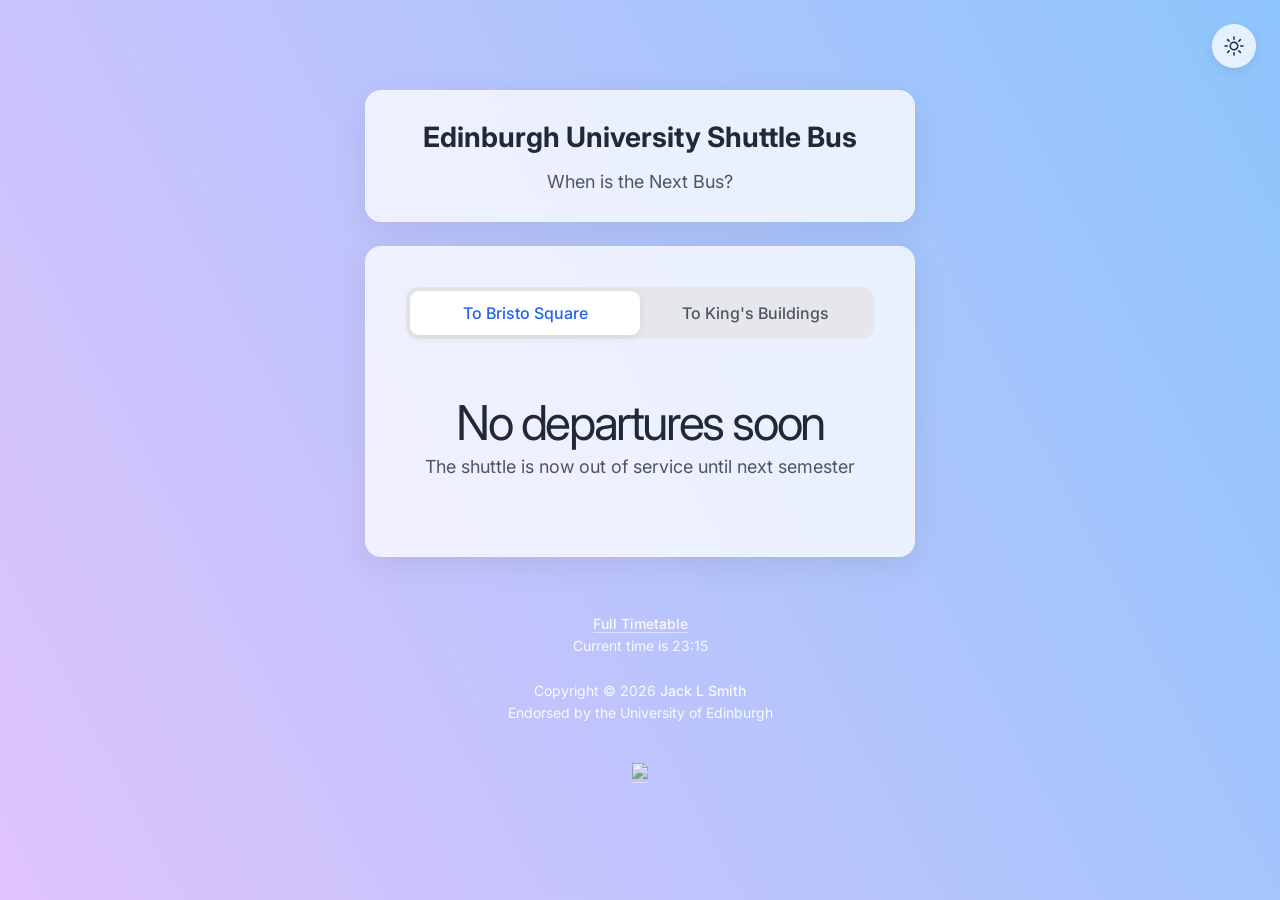
==== index.html @ b0098a04 "Dark mode toggle fix" ====
<!DOCTYPE html>
<html lang="en">

<head>
    <meta charset="UTF-8">
    <meta name="description"
        content="A live countdown until the next departure time of the University of Edinburgh's Shuttle Bus Service to and from both King's Buildings and Bristo Square.">
    <meta name="keywords"
        content="Edinburgh University Shuttle Bus, Edinburgh Shuttle, Edinburgh Shuttle Bus, Shuttle Bus Timetable, Edinburgh Shuttle Timetable, Edinburgh Uni Shuttle, King's Building Shuttle">
    <meta name="author" content="Jack L Smith">
    <link rel="icon" href="fav.ico" type="image/x-icon"> <!-- Favicon -->
    <link rel="icon" href="fav.png" type="image/png"> <!-- PNG -->
    <link rel="apple-touch-icon" href="fav.png">
    <meta name="theme-color" content="#8ec5fc">
    <link rel="canonical" href="https://jack6228.github.io/Next-Shuttle-Bus/">
    <meta name="apple-mobile-web-app-capable" content="yes">
    <meta name="apple-mobile-web-app-status-bar-style" content="default">
    <meta name="viewport" content="width=device-width, initial-scale=1.0">
    <meta name="google-site-verification" content="4o7tYkwMpDXRf1oA-fG8WzihH23llmTK_73tNOCM35s" />
    <title>When is the Next Shuttle?</title>

    <script>
        // This script runs first to prevent a flash of the wrong theme.
        // It checks for a saved theme in localStorage and applies it.
        (function () {
            const theme = localStorage.getItem('theme');
            if (theme === 'dark') {
                document.documentElement.classList.add('dark');
            }
        })();
    </script>

    <style>
        @import url('https://fonts.googleapis.com/css2?family=Inter:wght@400;500;700&display=swap');

        /* --- THEME VARIABLES --- */
        :root {
            --bg-gradient-start: #e0c3fc;
            --bg-gradient-end: #8ec5fc;
            --card-bg: rgba(255, 255, 255, 0.75);
            --button-group-bg: #e5e7eb;
            --button-active-bg: #ffffff;
            --button-hover-bg: rgba(255, 255, 255, 0.5);
            --text-primary: #1f2937;
            --text-secondary: #4b5563;
            --accent-color: #3b82f6;
            --accent-color-dark: #2563eb;
            --shadow-color: rgba(0, 0, 0, 0.08);
            --card-border: rgba(255, 255, 255, 0.2);
            --footer-text: rgba(255, 255, 255, 0.9);
            --footer-link-border: rgba(255, 255, 255, 0.5);
            --footer-link-hover: #ffffff;
            --popup-bg-light: #fff;
            --popup-text-light: #1f2937;
            --popup-link-light: #2563eb;
            --popup-bg-dark: #1f2937;
            --popup-text-dark: #f9fafb;
            --popup-link-dark: #60a5fa;
        }

        html.dark {
            --bg-gradient-start: #24243e;
            --bg-gradient-end: #1b1458;
            --card-bg: rgba(30, 30, 45, 0.75);
            --button-group-bg: #1e293b;
            --button-active-bg: #3b82f6;
            --button-hover-bg: rgba(51, 65, 85, 1);
            --text-primary: #f8fafc;
            --text-secondary: #94a3b8;
            --accent-color: #60a5fa;
            --accent-color-dark: #ffffff;
            --shadow-color: rgba(0, 0, 0, 0.2);
            --card-border: rgba(255, 255, 255, 0.1);
            --footer-text: rgba(226, 232, 240, 0.8);
            --footer-link-border: rgba(226, 232, 240, 0.4);
            --footer-link-hover: #ffffff;
            --popup-bg: var(--popup-bg-light);
            --popup-text: var(--popup-text-light);
            --popup-link: var(--popup-link-light);
        }

        /* --- BASE STYLES --- */
        * {
            margin: 0;
            padding: 0;
            box-sizing: border-box;
        }

        html {
            -webkit-font-smoothing: antialiased;
            -moz-osx-font-smoothing: grayscale;
        }

        body {
            font-family: 'Inter', -apple-system, BlinkMacSystemFont, "Segoe UI", Roboto, Helvetica, Arial, sans-serif;
            color: var(--text-primary);
            background-color: var(--bg-gradient-end);
            background-image: linear-gradient(62deg, var(--bg-gradient-start) 0%, var(--bg-gradient-end) 100%);
            display: flex;
            flex-direction: column;
            align-items: center;
            justify-content: center;
            min-height: 100vh;
            padding: 1.5rem;
            line-height: 1.6;
            transition: background-color 0.3s ease, color 0.3s ease;
        }

        /* --- THEME TOGGLE BUTTON --- */
        #theme-toggle {
            position: absolute;
            top: 1.5rem;
            right: 1.5rem;
            background: var(--card-bg);
            border: 1px solid var(--card-border);
            border-radius: 50%;
            width: 44px;
            height: 44px;
            display: flex;
            align-items: center;
            justify-content: center;
            cursor: pointer;
            box-shadow: 0 4px 12px var(--shadow-color);
            transition: all 0.3s ease;
            -webkit-tap-highlight-color: transparent;
            z-index: 10000;
        }

        #theme-toggle:hover {
            transform: scale(1.1);
        }

        #theme-toggle svg {
            width: 24px;
            height: 24px;
            color: var(--text-primary);
            transition: color 0.3s ease;
        }

        #theme-toggle-dark-icon {
            display: none;
        }

        html.dark #theme-toggle-light-icon {
            display: none;
        }

        html.dark #theme-toggle-dark-icon {
            display: block;
        }


        /* --- MAIN CONTENT STYLES --- */
        .container {
            background: var(--card-bg);
            backdrop-filter: blur(12px);
            -webkit-backdrop-filter: blur(12px);
            border: 1px solid var(--card-border);
            padding: 2rem;
            border-radius: 16px;
            box-shadow: 0 8px 32px 0 var(--shadow-color);
            width: 100%;
            max-width: 550px;
            text-align: center;
            transition: background-color 0.3s ease, border-color 0.3s ease;
        }

        .container:first-of-type {
            margin-bottom: 1.5rem;
            padding: 1.5rem;
        }

        .container:nth-of-type(2) {
            padding: 2.5rem;
        }

        h1 {
            font-size: 1.75rem;
            font-weight: 700;
            margin-bottom: 0.5rem;
            color: var(--text-primary);
        }

        h2 {
            font-size: 1.125rem;
            font-weight: 400;
            color: var(--text-secondary);
        }

        .button-group {
            display: flex;
            background-color: var(--button-group-bg);
            border-radius: 12px;
            padding: 4px;
            margin-bottom: 2rem;
            transition: background-color 0.3s ease;
        }

        .button-group button {
            font-family: 'Inter', sans-serif;
            font-size: 1rem;
            font-weight: 500;
            padding: 0.75rem 1rem;
            /* margin-left: 0.5rem; */
            /* margin-right: 0.1rem; */
            border: none;
            border-radius: 9px;
            cursor: pointer;
            background-color: transparent;
            color: var(--text-secondary);
            width: 50%;
            flex-grow: 1;
            transition: all 0.3s ease;
            -webkit-tap-highlight-color: transparent;
        }

        .button-group button.active {
            background-color: var(--button-active-bg);
            color: var(--accent-color-dark);
            box-shadow: 0 2px 10px rgba(0, 0, 0, 0.07);
        }

        .button-group button:not(.active):hover {
            background-color: var(--button-hover-bg);
            color: var(--text-primary);
        }

        .time-display {
            /* margin-top: 20px; */
            transition: color 0.3s ease;
        }

        #timeDisplayTop {
            font-size: 1rem;
            color: var(--text-secondary);
            margin-bottom: 0.5rem;
        }

        #timeDisplayMiddle {
            font-size: 3rem;
            font-weight: 700;
            color: var(--text-primary);
            letter-spacing: -0.05em;
            line-height: 1.1;
        }

        #timeDisplayBottom {
            font-size: 1.125rem;
            color: var(--text-secondary);
            margin-top: 0.25rem;
        }

        #timeDisplayUnderneath,
        #timeDisplayUnderUnder {
            font-size: 0.9rem;
            color: var(--text-secondary);
            margin-top: 0.5rem;
            line-height: 1.4;
        }

        #timeDisplayUnderneath {
            margin-top: 2rem;
        }

        hr#next-bus-styling2,
        br#next-bus-styling1 {
            display: none;
        }

        /* --- FOOTER STYLES --- */
        .footer {
            position: relative;
            font-size: 0.875rem;
            color: var(--footer-text);
            width: 100%;
            max-width: 500px;
            text-align: center;
            padding: 1.5rem 0;
            margin-top: 2rem;
        }

        .footer a {
            color: var(--footer-text);
            font-weight: 500;
            text-decoration: none;
            transition: all 0.3s ease;
            border-bottom: 1px solid var(--footer-link-border);
        }

        .footer a.link-hidden {
            border-bottom: none;
        }

        .footer a:hover {
            color: var(--footer-link-hover);
            border-bottom-color: var(--footer-link-hover);
        }

        .footer img {
            margin-top: 1rem;
            opacity: 0.8;
            transition: opacity 0.3s ease;
        }

        .footer img:hover {
            opacity: 1;
        }

        #popup {
            background-color: var(--popup-bg-light);
            color: var(--popup-text);
            box-shadow: 0 4px 6px rgba(0, 0, 0, 0.1);
        }

        #popup a {
            color: var(--popup-link);
        }

        @keyframes slideIn {
            from {
                transform: translateY(100%);
            }

            to {
                transform: translateY(0);
            }
        }

        .slide-in {
            animation: slideIn 0.5s ease-out forwards;
        }

        /* --- RESPONSIVE DESIGN --- */
        @media (max-width: 768px) {
            body {
                padding: 1rem;
            }

            #theme-toggle {
                top: 1rem;
                right: 1rem;
            }

            .container {
                padding: 1.5rem;
                border-radius: 12px;
            }

            .container:first-of-type {
                margin-bottom: 1rem;
                padding: 1rem;
            }

            .container:nth-of-type(2) {
                padding: 2rem 1.5rem;
            }

            h1 {
                font-size: 1.5rem;
            }

            h2 {
                font-size: 1rem;
            }

            .button-group button {
                font-size: 0.9rem;
                padding: 0.6rem 0.5rem;
            }

            #timeDisplayMiddle {
                font-size: 2.5rem !important;
            }

            #timeDisplayBottom {
                font-size: 1rem;
            }

            #popup {
                min-width: 90%;
            }
        }

        /* Responsive adjustments for logo and text layout */
        @media (max-width: 1150px) {

            /* Mobile breakpoint */
            #popup-content {
                flex-direction: column;
                text-align: center;
            }

            #popup-logo {
                max-width: 80%;
                /* Make logo bigger on mobile */
                height: auto;
                max-height: 100px;
                margin-bottom: 0.5rem;
                /* Add some space below logo */
            }

            #popup-text-container {
                flex-grow: 0;
            }
        }

        @media (min-width: 1150px) {

            /* Tablet and larger screens */
            #popup-content {
                flex-direction: row;
                align-items: center;
                text-align: left;
            }

            #popup {
                max-width: 80%;
            }

            #popup-logo {
                max-width: 150px;
                /* Adjust as needed for desktop */
                height: auto;
                margin-right: 1rem;
                /* Add space to the right of the logo */
                margin-bottom: 0;
            }

            #popup-text-container {
                flex-grow: 1;
            }
        }

        @media (min-width: 1600px) {
            #popup {
                max-width: 60%;
            }
        }
    </style>
</head>

<body>

    <button id="theme-toggle" title="Toggle dark mode">
        <svg id="theme-toggle-light-icon" xmlns="http://www.w3.org/2000/svg" fill="none" viewBox="0 0 24 24"
            stroke-width="1.5" stroke="currentColor">
            <path stroke-linecap="round" stroke-linejoin="round"
                d="M12 3v2.25m6.364.386l-1.591 1.591M21 12h-2.25m-.386 6.364l-1.591-1.591M12 18.75V21m-4.773-4.227l-1.591 1.591M5.25 12H3m4.227-4.773L5.636 5.636M15.75 12a3.75 3.75 0 11-7.5 0 3.75 3.75 0 017.5 0z" />
        </svg>
        <svg id="theme-toggle-dark-icon" xmlns="http://www.w3.org/2000/svg" fill="none" viewBox="0 0 24 24"
            stroke-width="1.5" stroke="currentColor">
            <path stroke-linecap="round" stroke-linejoin="round"
                d="M21.752 15.002A9.718 9.718 0 0118 15.75c-5.385 0-9.75-4.365-9.75-9.75 0-1.33.266-2.597.748-3.752A9.753 9.753 0 003 11.25C3 16.635 7.365 21 12.75 21a9.753 9.753 0 009.002-5.998z" />
        </svg>
    </button>


    <div class="container">
        <h1>Edinburgh University Shuttle Bus</h1>
        <h2>When is the Next Bus?</h2>
    </div>
    <div class="container">
        <div class="button-group">
            <button id="routeKB" class="active">To Bristo Square</button>
            <button id="routeBK">To King's Buildings</button>
        </div>
        <!-- <br style="visibility: hidden;" , id="next-bus-styling1"> -->
        <div class="time-display" id="timeDisplayTop">Next departure in:</div>
        <br>
        <div class="time-display" id="timeDisplayMiddle">--:--:--</div>
        <div class="time-display" id="timeDisplayBottom" style="margin-bottom: 0;">at --:--</div>
        <br>
        <!-- <br style="width: 20%; padding: 0; visibility: hidden;" id="next-bus-styling2"> -->
        <!-- <br> -->
        <div class="time-display" id="timeDisplayUnderneath" style="margin-top:0;"></div>
        <div class="time-display" id="timeDisplayUnderUnder"></div>
    </div>

    <div id="popup"
        style="display:none; position:fixed; left:50%; bottom:32px; transform:translateX(-50%); box-shadow:0 4px 6px rgba(0,0,0,0.1); border-radius:16px; padding:24px 32px; z-index:9999; max-width:90vw; width:fit-content;">
        <button id="close-popup"
            style="position:absolute; top:8px; right:8px; background:none; border:none; font-size:1.5em; font-weight:bold; color:var(--popup-text); cursor:pointer; border-radius:50%; width:32px; height:32px; line-height:32px; text-align:center;">&times;</button>
        <div id="popup-content" style="display:flex; align-items:center; gap:24px;">
            <img id="popup-logo" src="img.png" alt="Company Logo"
                style="max-width:120px; height:auto; margin-right:16px; border-radius:0px;">
            <div id="popup-text-container" style="font-size:1.1em;">
                Undergrad or Master's STEM Student? See this
                opportunity to <a href="#"
                    style="font-weight:600; color:var(--accent-color); text-decoration:underline;">publish your
                    research</a>!
            </div>
        </div>
    </div>

    <div class="footer">
        <a class="link" href="https://transport.ed.ac.uk/public-transport/shuttle-bus" target="_blank">Full
            Timetable</a>
        <br>
        Current time is <span id="currentTime"></span>
        <br><br>
        Copyright &copy; <span id="currentYear"></span>
        <a class="link-hidden" href="https://www.linkedin.com/in/jack-l-smith/" target="_blank">Jack L Smith</a>
        <br>
        Endorsed by the University of Edinburgh
        <!--Feedback &amp; bugs: <a style="color: #664;" href="www.google.com">www.google.com</a> -->
        <br><br>
        <a href="https://visitorbadge.io/status?path=https://jack6228.github.io/Next-Shuttle-Bus"><img
                id="visitor-badge"
                src="https://api.visitorbadge.io/api/daily?path=https%3A%2F%2Fjack6228.github.io%2FNext-Shuttle-Bus%2Fv&label=VisitorCount&labelColor=%23add8e6&countColor=%2300  56b3&labelStyle=lower" /></a>
    </div>
    <script>
        // --- THEME TOGGLE SCRIPT ---
        const themeToggleBtn = document.getElementById('theme-toggle');
        const visitorBadge = document.getElementById('visitor-badge');

        const lightBadgeSrc = "https://api.visitorbadge.io/api/daily?path=https%3A%2F%2Fjack6228.github.io%2FNext-Shuttle-Bus%2Fv&label=VisitorCount&labelColor=%23add8e6&countColor=%230056b3&labelStyle=lower";
        const darkBadgeSrc = "https://api.visitorbadge.io/api/daily?path=https%3A%2F%2Fjack6228.github.io%2FNext-Shuttle-Bus%2Fv&label=VisitorCount&labelColor=%23374151&countColor=%239ca3af&labelStyle=lower";

        const updateVisitorBadge = (theme) => {
            if (theme === 'dark') {
                visitorBadge.src = darkBadgeSrc;
            } else {
                visitorBadge.src = lightBadgeSrc;
            }
        };

        // Set initial badge based on theme
        if (document.documentElement.classList.contains('dark')) {
            updateVisitorBadge('dark');
        }

        themeToggleBtn.addEventListener('click', () => {
            document.documentElement.classList.toggle('dark');

            let theme = 'light';
            if (document.documentElement.classList.contains('dark')) {
                theme = 'dark';
            }
            localStorage.setItem('theme', theme);
            updateVisitorBadge(theme);
        });


        // --- ORIGINAL APP SCRIPT ---
        document.getElementById('currentYear').textContent = new Date().getFullYear();

        function updateCurrentTime() {
            const now = new Date().toLocaleString('en-GB', {
                timeZone: 'Europe/London',
                hour: '2-digit',
                minute: '2-digit'
            });
            document.getElementById('currentTime').textContent = now;
        }
        updateCurrentTime();
        setInterval(updateCurrentTime, 1000);

        const routeBKTimes = [
            { departure: "08:18", arrival: "08:32" }, { departure: "08:38", arrival: "08:52" }, { departure: "09:08", arrival: "09:22" }, { departure: "09:33", arrival: "09:47" }, { departure: "09:53", arrival: "10:07" }, { departure: "10:13", arrival: "10:27" }, { departure: "10:33", arrival: "10:47" }, { departure: "10:53", arrival: "11:07" }, { departure: "11:13", arrival: "11:27" }, { departure: "11:33", arrival: "11:47" }, { departure: "11:53", arrival: "12:07" }, { departure: "12:13", arrival: "12:27" }, { departure: "12:33", arrival: "12:47" }, { departure: "12:53", arrival: "13:07" }, { departure: "13:13", arrival: "13:27" }, { departure: "13:33", arrival: "13:47" }, { departure: "13:53", arrival: "14:07" }, { departure: "14:13", arrival: "14:27" }, { departure: "14:33", arrival: "14:47" }, { departure: "14:53", arrival: "15:07" }, { departure: "15:13", arrival: "15:27" }, { departure: "15:33", arrival: "15:47" }, { departure: "15:53", arrival: "16:11" }, { departure: "16:23", arrival: "16:41" }, { departure: "16:53", arrival: "17:11" }, { departure: "17:23", arrival: "17:41" }, { departure: "17:53", arrival: "18:11" }
        ];

        const routeKBTimes = [
            { departure: "08:35", arrival: "08:46" }, { departure: "09:05", arrival: "09:16" }, { departure: "09:35", arrival: "09:46" }, { departure: "09:55", arrival: "10:06" }, { departure: "10:15", arrival: "10:26" }, { departure: "10:35", arrival: "10:46" }, { departure: "10:55", arrival: "11:06" }, { departure: "11:15", arrival: "11:26" }, { departure: "11:35", arrival: "11:46" }, { departure: "11:55", arrival: "12:06" }, { departure: "12:15", arrival: "12:26" }, { departure: "12:35", arrival: "12:46" }, { departure: "12:55", arrival: "13:06" }, { departure: "13:15", arrival: "13:26" }, { departure: "13:35", arrival: "13:46" }, { departure: "13:55", arrival: "14:06" }, { departure: "14:15", arrival: "14:26" }, { departure: "14:35", arrival: "14:46" }, { departure: "14:55", arrival: "15:06" }, { departure: "15:15", arrival: "15:26" }, { departure: "15:35", arrival: "15:46" }, { departure: "15:55", arrival: "16:10" }, { departure: "16:25", arrival: "16:40" }, { departure: "16:55", arrival: "17:10" }, { departure: "17:25", arrival: "17:40" }, { departure: "17:55", arrival: "18:10" }, { departure: "18:25", arrival: "18:40" }
        ];

        const routeDates = [
            { start: "2025-09-08T00:00:00", end: "2025-12-19T23:59:59" },
            { start: "2026-01-12T00:00:00", end: "2026-04-03T23:59:59" },
            { start: "2026-04-20T00:00:00", end: "2026-05-22T23:59:59" }
        ];

        let currentRoute = routeKBTimes;
        let currentDestination = 'Bristo Square';

        document.getElementById('routeBK').addEventListener('click', () => {
            currentRoute = routeBKTimes;
            currentDestination = 'King\'s Buildings';
            updateActiveButton('routeBK');
            updateTimeDisplay();
        });
        document.getElementById('routeKB').addEventListener('click', () => {
            currentRoute = routeKBTimes;
            currentDestination = 'Bristo Square';
            updateActiveButton('routeKB');
            updateTimeDisplay();
        });

        function updateActiveButton(activeButtonId) {
            document.getElementById('routeBK').classList.remove('active');
            document.getElementById('routeKB').classList.remove('active');
            document.getElementById(activeButtonId).classList.add('active');
        }

        function isValidDate(currentDateTime) {
            const dateRanges = routeDates.map(range => ({
                start: new Date(range.start),
                end: new Date(range.end)
            }));
            const isWeekday = currentDateTime.getDay() >= 1 && currentDateTime.getDay() <= 5;
            const isWithinRange = dateRanges.some(range => {
                const startTime = range.start.getTime();
                const endTime = range.end.getTime();
                const currentTime = currentDateTime.getTime();
                return currentTime >= startTime && currentTime <= endTime;
            });
            return [isWeekday, isWithinRange];
        }

        function getNextDepartureTimeTime() {
            const now = new Date().toLocaleString('en-US', { timeZone: 'Europe/London' });
            const currentDateTime = new Date(now);

            // For testing:
            // Subtract N hours from the current time
            // currentDateTime.setHours(currentDateTime.getHours() - 1);            
            // and adjust the date
            // currentDateTime.setFullYear(2025, 9, 17);

            const dateRanges = routeDates.map(range => ({ start: new Date(range.start), end: new Date(range.end) }));
            const [isWeekday, isWithinRange] = isValidDate(currentDateTime);
            const departuresLeftToday = currentRoute.filter(time => {
                const [hours, minutes] = time.departure.split(':');
                const departureDateTime = new Date(currentDateTime);
                departureDateTime.setHours(parseInt(hours), parseInt(minutes), 0, 0);
                return departureDateTime > currentDateTime;
            });
            const today = new Date(currentDateTime);
            today.setHours(0, 0, 0, 0);
            const departureTimes = currentRoute.map(time => {
                const [hours, minutes] = time.departure.split(':');
                const departureDateTime = new Date(today);
                departureDateTime.setHours(parseInt(hours), parseInt(minutes), 0, 0);
                return departureDateTime;
            });
            const nextDepartureTime = departureTimes.find(time => time > currentDateTime);
            if (!nextDepartureTime || (!isWeekday || !isWithinRange)) {
                let nextDepartureDate = new Date(today);
                nextDepartureDate.setDate(nextDepartureDate.getDate() + 1);
                if (nextDepartureDate > dateRanges[dateRanges.length - 1].end) {
                    return { responseStatus: 'outOfService' };
                }
                while (!isValidDate(nextDepartureDate)[0] || !isValidDate(nextDepartureDate)[1]) {
                    nextDepartureDate.setDate(nextDepartureDate.getDate() + 1);
                }
                return {
                    responseStatus: 'nextDepartureDate',
                    nextDepartureTime: departureTimes[0].toLocaleTimeString('en-GB', { timeZone: 'Europe/London', hour: '2-digit', minute: '2-digit' }),
                    nextDepartureDate: nextDepartureDate.toLocaleDateString('en-GB', { weekday: 'long', day: 'numeric', month: 'long' })
                };
            }
            const timeDiffMs = nextDepartureTime - currentDateTime;
            const hoursRemaining = Math.floor(timeDiffMs / (1000 * 60 * 60));
            const minutesRemaining = Math.floor((timeDiffMs % (1000 * 60 * 60)) / (1000 * 60));
            const secondsRemaining = Math.floor((timeDiffMs % (1000 * 60)) / 1000);
            const futureDepartures = departuresLeftToday.slice(1, 4).map(time => time.departure);
            if (futureDepartures.length === 0) {
                futureDepartures.push('-');
            }
            return {
                responseStatus: 'success',
                nextDepartureTime: nextDepartureTime.toLocaleTimeString('en-GB', { timeZone: 'Europe/London', hour: '2-digit', minute: '2-digit' }),
                timeRemaining: `${hoursRemaining}h ${minutesRemaining}m ${secondsRemaining}s`,
                futureDepartures: futureDepartures
            };
        }

        function updateTimeDisplay() {
            const result = getNextDepartureTimeTime();
            const timeDisplayTop = document.getElementById('timeDisplayTop');
            const timeDisplayMiddle = document.getElementById('timeDisplayMiddle');
            const timeDisplayBottom = document.getElementById('timeDisplayBottom');
            const timeDisplayUnderneath = document.getElementById('timeDisplayUnderneath');
            const timeDisplayUnderUnder = document.getElementById('timeDisplayUnderUnder');
            const last_departure = currentRoute[currentRoute.length - 1].departure;

            timeDisplayUnderneath.innerText = '';
            timeDisplayUnderUnder.innerText = '';
            timeDisplayTop.innerHTML = '';
            timeDisplayMiddle.style.fontSize = '';
            timeDisplayMiddle.style.fontWeight = 'normal';

            if (result.responseStatus === 'nextDepartureDate') {
                timeDisplayTop.innerHTML = `Next shuttle to <b style="font-size:1.15em;">${currentDestination}</b> is at`;
                timeDisplayMiddle.innerHTML = `<b>${result.nextDepartureTime}</b>`;
                timeDisplayBottom.innerText = `on ${result.nextDepartureDate}`;
            } else if (result.responseStatus === 'outOfService') {
                timeDisplayMiddle.innerText = 'No departures soon';
                timeDisplayBottom.innerText = 'The shuttle is now out of service until next semester';
            } else {
                timeDisplayTop.innerHTML = `Next departure to <b style="font-size:1.15em;">${currentDestination}</b> in:`;
                timeDisplayMiddle.innerText = result.timeRemaining.startsWith('0h ') ? result.timeRemaining.slice(3) : result.timeRemaining;
                timeDisplayMiddle.style.fontSize = '3em';
                timeDisplayMiddle.style.fontWeight = 'bold';
                timeDisplayBottom.innerText = `at ${result.nextDepartureTime}`;
                timeDisplayUnderneath.innerText = `Later departures: ${result.futureDepartures.join(', ')}`;
                timeDisplayUnderUnder.innerText = `Last departure today: ${last_departure}`;
            }
        }
        updateTimeDisplay();
        setInterval(updateTimeDisplay, 1000);

        // --- POP-UP FUNCTIONALITY (custom CSS only) ---
        (function () {
            var popup = document.getElementById('popup');
            var closeButton = document.getElementById('close-popup');
            setTimeout(function () {
                popup.style.display = 'block';
            }, 7000);
            closeButton.onclick = function () {
                popup.style.display = 'none';
            };
        })();
    </script>
</body>

</html>
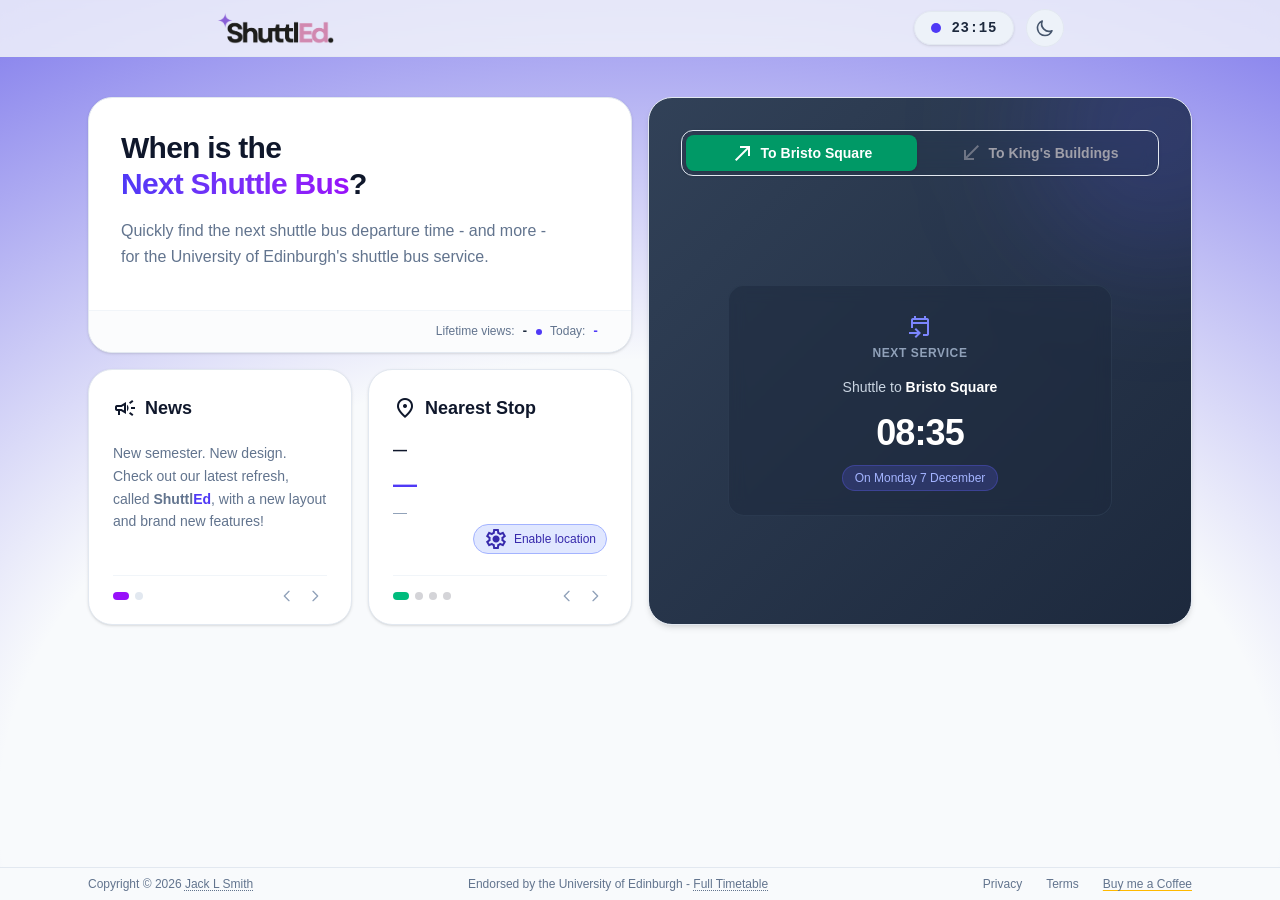
==== commit b9114488: "ShuttlEd 2026 Refresh" ====
--- a/index.html
+++ b/index.html
@@ -1,715 +1,1174 @@
 <!DOCTYPE html>
-<html lang="en">
+<html lang="en" class="h-full">
 
 <head>
+    <!-- Document metadata -->
     <meta charset="UTF-8">
+    <meta name="viewport" content="width=device-width, initial-scale=1.0">
+
+    <!-- SEO metadata -->
+    <title>When is the Next Shuttle Bus? | ShuttlEd</title>
     <meta name="description"
-        content="A live countdown until the next departure time of the University of Edinburgh's Shuttle Bus Service to and from both King's Buildings and Bristo Square.">
-    <meta name="keywords"
-        content="Edinburgh University Shuttle Bus, Edinburgh Shuttle, Edinburgh Shuttle Bus, Shuttle Bus Timetable, Edinburgh Shuttle Timetable, Edinburgh Uni Shuttle, King's Building Shuttle">
-    <meta name="author" content="Jack L Smith">
-    <link rel="icon" href="fav.ico" type="image/x-icon"> <!-- Favicon -->
-    <link rel="icon" href="fav.png" type="image/png"> <!-- PNG -->
-    <link rel="apple-touch-icon" href="fav.png">
-    <meta name="theme-color" content="#8ec5fc">
+        content="Quickly find the next shuttle bus departure time at the University of Edinburgh. Get real-time updates and walking distance to the nearest stop.">
+    <meta name="robots" content="index, follow">
     <link rel="canonical" href="https://jack6228.github.io/Next-Shuttle-Bus/">
-    <meta name="apple-mobile-web-app-capable" content="yes">
-    <meta name="apple-mobile-web-app-status-bar-style" content="default">
-    <meta name="viewport" content="width=device-width, initial-scale=1.0">
-    <meta name="google-site-verification" content="4o7tYkwMpDXRf1oA-fG8WzihH23llmTK_73tNOCM35s" />
-    <title>When is the Next Shuttle?</title>
-
+
+    <!-- Favicons (include at least one 48px-multiple PNG for Google) -->
+    <link rel="icon" type="image/png" href="favicon/favicon-96x96.png"sizes="96x96" />
+    <link rel="icon" type="image/svg+xml" href="/favicon/favicon.svg" />
+    <link rel="shortcut icon" href="/favicon/favicon.ico" />
+    <link rel="apple-touch-icon" sizes="180x180" href="/favicon/apple-touch-icon.png" />
+    <meta name="apple-mobile-web-app-title" content="ShuttlEd" />
+    <link rel="manifest" href="/favicon/site.webmanifest" />
+
+    <!-- Open Graph metadata -->
+    <meta property="og:type" content="website">
+    <meta property="og:url" content="https://jack6228.github.io/Next-Shuttle-Bus/">
+    <meta property="og:title" content="When is the Next Shuttle Bus? | ShuttlEd">
+    <meta property="og:description"
+        content="Quickly find the next shuttle bus departure time at the University of Edinburgh. Get real-time updates and walking distance to the nearest stop.">
+    <meta property="og:image" content="https://raw.githubusercontent.com/Jack6228/Next-Shuttle-Bus/refs/heads/main/favicon/favicon.png">
+    <meta property="og:image:alt" content="ShuttlEd bus departure time preview">
+    <meta property="og:site_name" content="ShuttlEd">
+    <meta property="og:locale" content="en_GB">
+
+    <!-- Twitter/X cards -->
+    <meta name="twitter:card" content="summary_large_image">
+    <meta name="twitter:title" content="When is the Next Shuttle Bus? | ShuttlEd">
+    <meta name="twitter:description"
+        content="Quickly find the next shuttle bus departure time at the University of Edinburgh.">
+    <meta name="twitter:image" content="https://raw.githubusercontent.com/Jack6228/Next-Shuttle-Bus/refs/heads/main/favicon/favicon.png">
+
+    <!-- Browser theme colors -->
+    <meta name="theme-color" content="#10b981" media="(prefers-color-scheme: light)">
+    <meta name="theme-color" content="#0f172a" media="(prefers-color-scheme: dark)">
+
+    <!-- Tailwind build output -->
+    <!-- <script src="https://cdn.tailwindcss.com"></script> -->
+    <link rel="stylesheet" href="output.css">
+
+    <!-- Font used by the clock -->
+    <link rel="preconnect" href="https://fonts.googleapis.com">
+    <link rel="preconnect" href="https://fonts.gstatic.com" crossorigin>
+    <link href="https://fonts.googleapis.com/css2?family=JetBrains+Mono:wght@600&display=swap" rel="stylesheet">
+    <!-- Material Symbols -->
+    <link rel="stylesheet" href="https://fonts.googleapis.com/css2?family=Material+Symbols+Outlined:opsz,wght,FILL,GRAD@24,400,0,0" />
+
+
+    <!-- Apply saved theme before first paint -->
     <script>
-        // This script runs first to prevent a flash of the wrong theme.
-        // It checks for a saved theme in localStorage and applies it.
-        (function () {
-            const theme = localStorage.getItem('theme');
-            if (theme === 'dark') {
-                document.documentElement.classList.add('dark');
-            }
-        })();
+        // Prevents white flash on load
+        const savedTheme = localStorage.getItem('theme');
+        const prefersDark = window.matchMedia('(prefers-color-scheme: dark)').matches;
+        if (savedTheme === 'dark' || (!savedTheme && prefersDark)) {
+            document.documentElement.classList.add('dark');
+        }
     </script>
 
     <style>
-        @import url('https://fonts.googleapis.com/css2?family=Inter:wght@400;500;700&display=swap');
-
-        /* --- THEME VARIABLES --- */
+        a.dash-underline {
+            text-decoration: underline;
+            text-decoration-style: dotted;
+            text-decoration-thickness: 1px;
+            text-underline-offset: 2px;
+            text-decoration-color: currentColor;
+        }
+
+        .material-symbols {
+            font-variation-settings:
+                'FILL' 0,
+                'wght' 400,
+                'GRAD' 0,
+                'opsz' 24
+        }
+
+        /* Light theme */
         :root {
-            --bg-gradient-start: #e0c3fc;
-            --bg-gradient-end: #8ec5fc;
-            --card-bg: rgba(255, 255, 255, 0.75);
-            --button-group-bg: #e5e7eb;
-            --button-active-bg: #ffffff;
-            --button-hover-bg: rgba(255, 255, 255, 0.5);
-            --text-primary: #1f2937;
-            --text-secondary: #4b5563;
-            --accent-color: #3b82f6;
-            --accent-color-dark: #2563eb;
-            --shadow-color: rgba(0, 0, 0, 0.08);
-            --card-border: rgba(255, 255, 255, 0.2);
-            --footer-text: rgba(255, 255, 255, 0.9);
-            --footer-link-border: rgba(255, 255, 255, 0.5);
-            --footer-link-hover: #ffffff;
-            --popup-bg-light: #fff;
-            --popup-text-light: #1f2937;
-            --popup-link-light: #2563eb;
-            --popup-bg-dark: #1f2937;
-            --popup-text-dark: #f9fafb;
-            --popup-link-dark: #60a5fa;
-        }
-
+            --color-bg: #f8fafc;
+            /* Off-white canvas */
+            --gradient-from: #4f46e500;
+            /* Transparent indigo */
+            --gradient-to: #4f46e5;
+            /* Indigo accent */
+        }
+
+        /* Dark theme */
+        :root.dark,
         html.dark {
-            --bg-gradient-start: #24243e;
-            --bg-gradient-end: #1b1458;
-            --card-bg: rgba(30, 30, 45, 0.75);
-            --button-group-bg: #1e293b;
-            --button-active-bg: #3b82f6;
-            --button-hover-bg: rgba(51, 65, 85, 1);
-            --text-primary: #f8fafc;
-            --text-secondary: #94a3b8;
-            --accent-color: #60a5fa;
-            --accent-color-dark: #ffffff;
-            --shadow-color: rgba(0, 0, 0, 0.2);
-            --card-border: rgba(255, 255, 255, 0.1);
-            --footer-text: rgba(226, 232, 240, 0.8);
-            --footer-link-border: rgba(226, 232, 240, 0.4);
-            --footer-link-hover: #ffffff;
-            --popup-bg: var(--popup-bg-light);
-            --popup-text: var(--popup-text-light);
-            --popup-link: var(--popup-link-light);
-        }
-
-        /* --- BASE STYLES --- */
-        * {
-            margin: 0;
-            padding: 0;
-            box-sizing: border-box;
-        }
-
-        html {
-            -webkit-font-smoothing: antialiased;
-            -moz-osx-font-smoothing: grayscale;
-        }
-
+            --color-bg: #090d16;
+            /* Deep navy canvas */
+            --gradient-from: #9333ea00;
+            /* Transparent purple */
+            --gradient-to: #9333ea;
+            /* Purple accent */
+        }
+
+        /* Apply theme variables */
         body {
-            font-family: 'Inter', -apple-system, BlinkMacSystemFont, "Segoe UI", Roboto, Helvetica, Arial, sans-serif;
-            color: var(--text-primary);
-            background-color: var(--bg-gradient-end);
-            background-image: linear-gradient(62deg, var(--bg-gradient-start) 0%, var(--bg-gradient-end) 100%);
-            display: flex;
-            flex-direction: column;
-            align-items: center;
-            justify-content: center;
-            min-height: 100vh;
-            padding: 1.5rem;
-            line-height: 1.6;
+            /* color: var(--color-text); */
+            background-color: var(--color-bg);
+            background-image: 
+                /* radial-gradient(circle at 125% 125%, var(--gradient-from) 40%, var(--gradient-to)); */
+                radial-gradient(125% 125% at 50% 90%, var(--gradient-from) 40%,
+                    var(--gradient-to) 100%);
             transition: background-color 0.3s ease, color 0.3s ease;
-        }
-
-        /* --- THEME TOGGLE BUTTON --- */
-        #theme-toggle {
-            position: absolute;
-            top: 1.5rem;
-            right: 1.5rem;
-            background: var(--card-bg);
-            border: 1px solid var(--card-border);
-            border-radius: 50%;
-            width: 44px;
-            height: 44px;
-            display: flex;
-            align-items: center;
-            justify-content: center;
-            cursor: pointer;
-            box-shadow: 0 4px 12px var(--shadow-color);
-            transition: all 0.3s ease;
-            -webkit-tap-highlight-color: transparent;
-            z-index: 10000;
-        }
-
-        #theme-toggle:hover {
-            transform: scale(1.1);
-        }
-
-        #theme-toggle svg {
-            width: 24px;
-            height: 24px;
-            color: var(--text-primary);
-            transition: color 0.3s ease;
-        }
-
-        #theme-toggle-dark-icon {
-            display: none;
-        }
-
-        html.dark #theme-toggle-light-icon {
-            display: none;
-        }
-
-        html.dark #theme-toggle-dark-icon {
-            display: block;
-        }
-
-
-        /* --- MAIN CONTENT STYLES --- */
-        .container {
-            background: var(--card-bg);
-            backdrop-filter: blur(12px);
-            -webkit-backdrop-filter: blur(12px);
-            border: 1px solid var(--card-border);
-            padding: 2rem;
-            border-radius: 16px;
-            box-shadow: 0 8px 32px 0 var(--shadow-color);
-            width: 100%;
-            max-width: 550px;
-            text-align: center;
-            transition: background-color 0.3s ease, border-color 0.3s ease;
-        }
-
-        .container:first-of-type {
-            margin-bottom: 1.5rem;
-            padding: 1.5rem;
-        }
-
-        .container:nth-of-type(2) {
-            padding: 2.5rem;
-        }
-
-        h1 {
-            font-size: 1.75rem;
-            font-weight: 700;
-            margin-bottom: 0.5rem;
-            color: var(--text-primary);
-        }
-
-        h2 {
-            font-size: 1.125rem;
-            font-weight: 400;
-            color: var(--text-secondary);
-        }
-
-        .button-group {
-            display: flex;
-            background-color: var(--button-group-bg);
-            border-radius: 12px;
-            padding: 4px;
-            margin-bottom: 2rem;
-            transition: background-color 0.3s ease;
-        }
-
-        .button-group button {
-            font-family: 'Inter', sans-serif;
-            font-size: 1rem;
-            font-weight: 500;
-            padding: 0.75rem 1rem;
-            /* margin-left: 0.5rem; */
-            /* margin-right: 0.1rem; */
-            border: none;
-            border-radius: 9px;
-            cursor: pointer;
-            background-color: transparent;
-            color: var(--text-secondary);
-            width: 50%;
-            flex-grow: 1;
-            transition: all 0.3s ease;
-            -webkit-tap-highlight-color: transparent;
-        }
-
-        .button-group button.active {
-            background-color: var(--button-active-bg);
-            color: var(--accent-color-dark);
-            box-shadow: 0 2px 10px rgba(0, 0, 0, 0.07);
-        }
-
-        .button-group button:not(.active):hover {
-            background-color: var(--button-hover-bg);
-            color: var(--text-primary);
-        }
-
-        .time-display {
-            /* margin-top: 20px; */
-            transition: color 0.3s ease;
-        }
-
-        #timeDisplayTop {
-            font-size: 1rem;
-            color: var(--text-secondary);
-            margin-bottom: 0.5rem;
-        }
-
-        #timeDisplayMiddle {
-            font-size: 3rem;
-            font-weight: 700;
-            color: var(--text-primary);
-            letter-spacing: -0.05em;
-            line-height: 1.1;
-        }
-
-        #timeDisplayBottom {
-            font-size: 1.125rem;
-            color: var(--text-secondary);
-            margin-top: 0.25rem;
-        }
-
-        #timeDisplayUnderneath,
-        #timeDisplayUnderUnder {
-            font-size: 0.9rem;
-            color: var(--text-secondary);
-            margin-top: 0.5rem;
-            line-height: 1.4;
-        }
-
-        #timeDisplayUnderneath {
-            margin-top: 2rem;
-        }
-
-        hr#next-bus-styling2,
-        br#next-bus-styling1 {
-            display: none;
-        }
-
-        /* --- FOOTER STYLES --- */
-        .footer {
-            position: relative;
-            font-size: 0.875rem;
-            color: var(--footer-text);
-            width: 100%;
-            max-width: 500px;
-            text-align: center;
-            padding: 1.5rem 0;
-            margin-top: 2rem;
-        }
-
-        .footer a {
-            color: var(--footer-text);
-            font-weight: 500;
-            text-decoration: none;
-            transition: all 0.3s ease;
-            border-bottom: 1px solid var(--footer-link-border);
-        }
-
-        .footer a.link-hidden {
-            border-bottom: none;
-        }
-
-        .footer a:hover {
-            color: var(--footer-link-hover);
-            border-bottom-color: var(--footer-link-hover);
-        }
-
-        .footer img {
-            margin-top: 1rem;
-            opacity: 0.8;
-            transition: opacity 0.3s ease;
-        }
-
-        .footer img:hover {
-            opacity: 1;
-        }
-
-        #popup {
-            background-color: var(--popup-bg-light);
-            color: var(--popup-text);
-            box-shadow: 0 4px 6px rgba(0, 0, 0, 0.1);
-        }
-
-        #popup a {
-            color: var(--popup-link);
-        }
-
-        @keyframes slideIn {
-            from {
-                transform: translateY(100%);
-            }
-
-            to {
-                transform: translateY(0);
-            }
-        }
-
-        .slide-in {
-            animation: slideIn 0.5s ease-out forwards;
-        }
-
-        /* --- RESPONSIVE DESIGN --- */
-        @media (max-width: 768px) {
-            body {
-                padding: 1rem;
-            }
-
-            #theme-toggle {
-                top: 1rem;
-                right: 1rem;
-            }
-
-            .container {
-                padding: 1.5rem;
-                border-radius: 12px;
-            }
-
-            .container:first-of-type {
-                margin-bottom: 1rem;
-                padding: 1rem;
-            }
-
-            .container:nth-of-type(2) {
-                padding: 2rem 1.5rem;
-            }
-
-            h1 {
-                font-size: 1.5rem;
-            }
-
-            h2 {
-                font-size: 1rem;
-            }
-
-            .button-group button {
-                font-size: 0.9rem;
-                padding: 0.6rem 0.5rem;
-            }
-
-            #timeDisplayMiddle {
-                font-size: 2.5rem !important;
-            }
-
-            #timeDisplayBottom {
-                font-size: 1rem;
-            }
-
-            #popup {
-                min-width: 90%;
-            }
-        }
-
-        /* Responsive adjustments for logo and text layout */
-        @media (max-width: 1150px) {
-
-            /* Mobile breakpoint */
-            #popup-content {
-                flex-direction: column;
-                text-align: center;
-            }
-
-            #popup-logo {
-                max-width: 80%;
-                /* Make logo bigger on mobile */
-                height: auto;
-                max-height: 100px;
-                margin-bottom: 0.5rem;
-                /* Add some space below logo */
-            }
-
-            #popup-text-container {
-                flex-grow: 0;
-            }
-        }
-
-        @media (min-width: 1150px) {
-
-            /* Tablet and larger screens */
-            #popup-content {
-                flex-direction: row;
-                align-items: center;
-                text-align: left;
-            }
-
-            #popup {
-                max-width: 80%;
-            }
-
-            #popup-logo {
-                max-width: 150px;
-                /* Adjust as needed for desktop */
-                height: auto;
-                margin-right: 1rem;
-                /* Add space to the right of the logo */
-                margin-bottom: 0;
-            }
-
-            #popup-text-container {
-                flex-grow: 1;
-            }
-        }
-
-        @media (min-width: 1600px) {
-            #popup {
-                max-width: 60%;
-            }
+            background-attachment: fixed;
         }
     </style>
+
 </head>
 
-<body>
-
-    <button id="theme-toggle" title="Toggle dark mode">
-        <svg id="theme-toggle-light-icon" xmlns="http://www.w3.org/2000/svg" fill="none" viewBox="0 0 24 24"
-            stroke-width="1.5" stroke="currentColor">
-            <path stroke-linecap="round" stroke-linejoin="round"
-                d="M12 3v2.25m6.364.386l-1.591 1.591M21 12h-2.25m-.386 6.364l-1.591-1.591M12 18.75V21m-4.773-4.227l-1.591 1.591M5.25 12H3m4.227-4.773L5.636 5.636M15.75 12a3.75 3.75 0 11-7.5 0 3.75 3.75 0 017.5 0z" />
-        </svg>
-        <svg id="theme-toggle-dark-icon" xmlns="http://www.w3.org/2000/svg" fill="none" viewBox="0 0 24 24"
-            stroke-width="1.5" stroke="currentColor">
-            <path stroke-linecap="round" stroke-linejoin="round"
-                d="M21.752 15.002A9.718 9.718 0 0118 15.75c-5.385 0-9.75-4.365-9.75-9.75 0-1.33.266-2.597.748-3.752A9.753 9.753 0 003 11.25C3 16.635 7.365 21 12.75 21a9.753 9.753 0 009.002-5.998z" />
-        </svg>
-    </button>
-
-
-    <div class="container">
-        <h1>Edinburgh University Shuttle Bus</h1>
-        <h2>When is the Next Bus?</h2>
-    </div>
-    <div class="container">
-        <div class="button-group">
-            <button id="routeKB" class="active">To Bristo Square</button>
-            <button id="routeBK">To King's Buildings</button>
-        </div>
-        <!-- <br style="visibility: hidden;" , id="next-bus-styling1"> -->
-        <div class="time-display" id="timeDisplayTop">Next departure in:</div>
-        <br>
-        <div class="time-display" id="timeDisplayMiddle">--:--:--</div>
-        <div class="time-display" id="timeDisplayBottom" style="margin-bottom: 0;">at --:--</div>
-        <br>
-        <!-- <br style="width: 20%; padding: 0; visibility: hidden;" id="next-bus-styling2"> -->
-        <!-- <br> -->
-        <div class="time-display" id="timeDisplayUnderneath" style="margin-top:0;"></div>
-        <div class="time-display" id="timeDisplayUnderUnder"></div>
-    </div>
-
-    <div id="popup"
-        style="display:none; position:fixed; left:50%; bottom:32px; transform:translateX(-50%); box-shadow:0 4px 6px rgba(0,0,0,0.1); border-radius:16px; padding:24px 32px; z-index:9999; max-width:90vw; width:fit-content;">
-        <button id="close-popup"
-            style="position:absolute; top:8px; right:8px; background:none; border:none; font-size:1.5em; font-weight:bold; color:var(--popup-text); cursor:pointer; border-radius:50%; width:32px; height:32px; line-height:32px; text-align:center;">&times;</button>
-        <div id="popup-content" style="display:flex; align-items:center; gap:24px;">
-            <img id="popup-logo" src="img.png" alt="Company Logo"
-                style="max-width:120px; height:auto; margin-right:16px; border-radius:0px;">
-            <div id="popup-text-container" style="font-size:1.1em;">
-                Undergrad or Master's STEM Student? See this
-                opportunity to <a href="#"
-                    style="font-weight:600; color:var(--accent-color); text-decoration:underline;">publish your
-                    research</a>!
+<body
+    class="h-full flex flex-col bg-slate-50 text-slate-900 dark:bg-slate-950 dark:text-slate-50 font-sans antialiased">
+
+    <!-- Navigation -->
+    <header
+        class="sticky top-0 z-50 w-full border-b border-slate-200/80 dark:border-slate-800/80 bg-slate-50/80 dark:bg-slate-950/80 backdrop-blur-md">
+        <div class="max-w-4xl mx-auto px-4 sm:px-6 h-14 flex items-center justify-between">
+            <div class="text-xl font-bold tracking-tight text-slate-900 dark:text-white">
+                <img id="logo-light" src="logoLight.png" alt="ShuttlEd Logo" class="h-8 w-auto dark:hidden">
+                <img id="logo-dark" src="logoDark.png" alt="ShuttlEd Logo" class="h-8 w-auto hidden dark:block">
+            </div>
+            <div class="flex items-center gap-3">
+                <div
+                    class="flex items-center gap-2.5 px-4 py-1.5 rounded-full border border-slate-200 dark:border-slate-800 bg-slate-100/80 dark:bg-slate-900/80 shadow-sm text-sm font-mono font-semibold tracking-wider">
+                    <span class="w-2.5 h-2.5 rounded-full bg-indigo-600 dark:bg-purple-500 animate-pulse"></span>
+                    <span id="nav-clock" class="text-slate-800 dark:text-slate-200">--:--</span>
+                </div>
+                <button id="theme-toggle" aria-label="Toggle Theme"
+                    class="p-2 rounded-full border border-slate-200 dark:border-slate-800 bg-slate-100/80 dark:bg-slate-900/80 hover:bg-slate-200 dark:hover:bg-slate-800 text-slate-600 dark:text-slate-400 transition-colors focus:outline-none">
+                    <svg id="theme-toggle-sun" class="w-5 h-5 hidden" fill="none" stroke="currentColor"
+                        viewBox="0 0 24 24">
+                        <path stroke-linecap="round" stroke-linejoin="round" stroke-width="2"
+                            d="M12 3v1m0 16v1m9-9h-1M4 12H3m15.364 6.364l-.707-.707M6.343 6.343l-.707-.707m12.728 0l-.707.707M6.343 17.657l-.707.707M16 12a4 4 0 11-8 0 4 4 0 018 0z" />
+                    </svg>
+                    <svg id="theme-toggle-moon" class="w-5 h-5 hidden" fill="none" stroke="currentColor"
+                        viewBox="0 0 24 24">
+                        <path stroke-linecap="round" stroke-linejoin="round" stroke-width="2"
+                            d="M20.354 15.354A9 9 0 018.646 3.646 9.003 9.003 0 0012 21a9.003 9.003 0 008.354-5.646z" />
+                    </svg>
+                </button>
             </div>
         </div>
-    </div>
-
-    <div class="footer">
-        <a class="link" href="https://transport.ed.ac.uk/public-transport/shuttle-bus" target="_blank">Full
-            Timetable</a>
-        <br>
-        Current time is <span id="currentTime"></span>
-        <br><br>
-        Copyright &copy; <span id="currentYear"></span>
-        <a class="link-hidden" href="https://www.linkedin.com/in/jack-l-smith/" target="_blank">Jack L Smith</a>
-        <br>
-        Endorsed by the University of Edinburgh
-        <!--Feedback &amp; bugs: <a style="color: #664;" href="www.google.com">www.google.com</a> -->
-        <br><br>
-        <a href="https://visitorbadge.io/status?path=https://jack6228.github.io/Next-Shuttle-Bus"><img
-                id="visitor-badge"
-                src="https://api.visitorbadge.io/api/daily?path=https%3A%2F%2Fjack6228.github.io%2FNext-Shuttle-Bus%2Fv&label=VisitorCount&labelColor=%23add8e6&countColor=%2300  56b3&labelStyle=lower" /></a>
-    </div>
+    </header>
+
+    <!-- Main grid -->
+    <main class="flex-1 max-w-6xl w-full mx-auto px-4 sm:px-6 py-6 sm:py-10">
+        <div class="grid grid-cols-1 md:grid-cols-3 lg:grid-cols-4 gap-4 md:auto-rows-[16rem]">
+            <!-- Use fixed auto-row height from md+ only; mobile rows size to content. -->
+
+            <!-- Title -->
+            <div
+                class="md:col-span-2 lg:col-span-2 overflow-hidden rounded-3xl p-6 sm:p-8 border border-slate-200 dark:border-slate-800 bg-white dark:bg-slate-900 shadow-sm flex flex-col justify-between group hover:border-indigo-500/50 dark:hover:border-purple-500/50 transition-all duration-300 order-1 md:order-1">
+                <!-- Clip the footer strip to rounded card corners. -->
+
+                <div class="space-y-3">
+                    <h2 class="text-2xl sm:text-3xl font-bold tracking-tight text-slate-900 dark:text-white">
+                        When is the<br>
+                        <span
+                            class="relative inline-block
+                             bg-gradient-to-r from-indigo-600 to-purple-600 dark:from-indigo-400 dark:to-purple-400 bg-clip-text text-transparent">
+                            Next Shuttle Bus
+                        </span>?
+                    </h2>
+                    <p class="text-base text-slate-500 dark:text-slate-400 max-w-md pt-1 leading-relaxed">
+                        Quickly find the next shuttle bus departure time - and more - for the University of Edinburgh's shuttle bus service.
+                    </p>
+                </div>
+
+                <div
+                    class="-mx-6 sm:-mx-8 -mb-6 sm:-mb-8 mt-8 flex items-center justify-end border-t border-slate-100 dark:border-slate-800/80 px-6 sm:px-8 py-3 bg-slate-50/50 dark:bg-slate-900/50 rounded-b-3xl transition-all duration-300">
+                    <div class="flex items-center gap-2 text-xs text-slate-500 dark:text-slate-400">
+                        <p>Lifetime views:&nbsp;
+                            <span id="visitorCount"
+                                class="font-semibold text-slate-800 dark:text-slate-100 font-mono tracking-tight">-</span>
+                        </p>
+                        <span class="w-1.5 h-1.5 rounded-full bg-indigo-600 dark:bg-purple-500 animate-pulse"></span>
+                        <p>Today:&nbsp;
+                            <span id="visitorCountToday"
+                                class="font-semibold text-indigo-600 dark:text-purple-400 font-mono tracking-tight">-</span>
+                        </p>
+                    </div>
+                </div>
+            </div>
+
+            <!-- Countdown -->
+            <div
+                class="group relative flex min-h-[360px] flex-col items-center overflow-hidden rounded-3xl border border-slate-200 bg-gradient-to-br from-slate-700 to-slate-800 p-6 text-white shadow-md sm:p-8 md:col-span-1 md:row-span-2 lg:col-span-2 dark:border-slate-800 dark:from-slate-900 dark:to-slate-950 order-2 md:order-2 transition-all duration-300">
+                <div
+                    class="pointer-events-none absolute -right-24 -top-24 h-64 w-64 rounded-full bg-indigo-500/20 blur-3xl transition-all duration-500 group-hover:bg-indigo-500/30 dark:bg-purple-500/20 dark:group-hover:bg-purple-500/30">
+                </div>
+
+                <div class="relative z-10 flex w-full flex-1 flex-col">
+                    <!-- Stretch the inner column reliably across breakpoints. -->
+
+                    <!-- Top: Route Toggle Buttons -->
+                    <div
+                        class="mb-4 sm:mb-8 flex w-full rounded-xl border border-slate-200 bg-slate-900/5 p-1 shadow-sm backdrop-blur-sm dark:border-slate-700/60 dark:bg-slate-800/60 gap-1.5">
+                        <!-- Full-width toggle bar with tighter spacing on small screens. -->
+                        <button id="routeKB"
+                            class="flex flex-1 justify-center items-center gap-1.5 rounded-lg px-2.5 sm:px-3.5 py-1.5 text-xs sm:text-sm font-semibold transition-all duration-200">
+                            <!-- Equal-width buttons; compact sizing on mobile. -->
+                            <span class="material-symbols-outlined text-base hidden sm:inline">north_east</span>
+                               <!-- Hide icons on mobile to preserve label space. -->
+                            <span>To Bristo Square</span>
+                        </button>
+                        <button id="routeBK"
+                            class="flex flex-1 justify-center items-center gap-1.5 rounded-lg px-2.5 sm:px-3.5 py-1.5 text-xs sm:text-sm font-semibold transition-all duration-200">
+                            <span
+                                class="material-symbols-outlined text-base opacity-60 hidden sm:inline">south_west</span>
+                            <span>To King's Buildings</span>
+                        </button>
+                    </div>
+
+                    <!-- Main Timetable Countdown -->
+                    <div class="flex flex-grow flex-col items-center justify-center text-center p-4">
+                    
+                        <!-- STATE 1: ACTIVE COUNTDOWN -->
+                        <div id="stateActive" class="hidden flex flex-col items-center space-y-1">
+                            <p class="text-sm sm:text-base font-medium text-slate-300 dark:text-slate-400">
+                                Next departure to <span id="activeDestination" class="font-bold text-white"></span> in:
+                            </p>
+                            <p id="activeCountdown" class="text-6xl sm:text-7xl font-extrabold tabular-nums tracking-tight text-white mb-1">
+                            </p>
+                            <p id="activeDepartureTime" class="pt-4 text-xl font-medium text-indigo-400 dark:text-purple-400"></p>
+                            
+                        </div>
+                        <!-- Supplementary Timetable Info -->
+                        <div id="supplement" class="mt-8 space-y-2 text-left w-fit mx-auto">
+                            <div class="flex items-center gap-2">
+                                <span class="material-symbols-outlined text-base text-slate-400 mt-0.5">schedule</span>
+                                <p id="timeDisplayUnderneath" class="text-base text-slate-400 dark:text-slate-500">—</p>
+                            </div>
+                            <div class="flex items-center gap-2">
+                                <span class="material-symbols-outlined text-base text-slate-400 mt-1">last_page</span>
+                                <p id="timeDisplayUnderUnder" class="text-base text-slate-400 dark:text-slate-500">—</p>
+                            </div>
+                        </div>
+                    
+                        <!-- STATE 2: FUTURE DATE / NEXT WORKING DAY -->
+                        <div id="stateFuture"
+                            class="hidden flex flex-col items-center space-y-3 bg-slate-800/50 border border-slate-700/60 rounded-2xl p-6 max-w-sm w-full backdrop-blur-sm">
+                            <div class="p-1 text-indigo-400 rounded-full">
+                                <span class="material-symbols-outlined text-3xl">event_upcoming</span>
+                                <p class="text-xs uppercase tracking-wider font-semibold text-slate-400">Next Service</p>
+                            </div>
+                            <div>
+                                <p class="text-sm text-slate-300">Shuttle to <span id="futureDestination"
+                                        class="font-bold text-white"></span></p>
+                            </div>
+                            <p id="futureTime" class="text-4xl font-extrabold text-white tracking-tight my-1"></p>
+                            <span id="futureDate"
+                                class="inline-flex items-center gap-1.5 px-3 py-1 mt-2 rounded-full text-xs font-medium bg-indigo-500/20 text-indigo-300 border border-indigo-500/30">
+                                —
+                            </span>
+                        </div>
+                    
+                        <!-- STATE 3: OUT OF SERVICE -->
+                        <div id="stateOutOfService"
+                            class="hidden flex flex-col items-center space-y-3 bg-slate-800/30 border border-slate-800 rounded-2xl p-6 max-w-sm w-full">
+                            <div class="p-3 text-amber-400 rounded-full">
+                                <span class="material-symbols-outlined text-3xl">block</span>
+                            </div>
+                            <h3 class="text-xl font-semibold text-white">No departures soon</h3>
+                            <p class="text-sm text-slate-400 max-w-xs">
+                                The shuttle is currently out of service until next semester.
+                            </p>
+                        </div>
+                    
+                    </div>
+                </div>
+            </div>
+
+            <!-- News carousel -->
+            <div data-carousel
+                data-interval="8"
+                data-dot-active="bg-purple-600 dark:bg-indigo-400 w-4"
+                data-dot-inactive="bg-slate-200 dark:bg-slate-800 w-2"
+                class="rounded-3xl p-6 border border-slate-200 dark:border-slate-800 bg-white dark:bg-slate-900 shadow-sm flex flex-col justify-between hover:border-indigo-500/50 dark:hover:border-purple-500/50 transition-all duration-300 relative overflow-hidden group order-4 md:order-3">
+                
+                <div>
+                    <h4 class="text-lg font-bold text-slate-900 dark:text-white mb-1 flex items-center gap-2">
+                        <span class="material-symbols-outlined">campaign</span>
+                        <span>News</span>
+                    </h4>
+                </div>
+            
+                <!-- Slides -->
+                <div class="relative flex-1 overflow-hidden min-h-[11rem] md:min-h-0">
+
+                    <!-- Slide 1 -->
+                    <div
+                        class="carousel-slide transition-all duration-500 ease-in-out transform translate-x-0 opacity-100 absolute inset-0 flex flex-col justify-start gap-4">
+                        <div class="flex flex-col h-full min-h-[160px]">
+                            <p class="text-sm text-slate-500 dark:text-slate-400 leading-relaxed mt-4">
+                                New semester. New design. Check out our latest refresh, called <b>Shuttl<span class="text-indigo-600 dark:text-purple-400">Ed</span></b>, with a new layout and brand new features!
+                            </p>
+                        </div>
+                    </div>
+            
+                    <!-- Slide 2 -->
+                    <div
+                        class="carousel-slide transition-all duration-500 ease-in-out transform translate-x-full opacity-0 absolute inset-0 flex flex-col justify-between pointer-events-none">
+                        <div class="flex flex-col h-full min-h-[160px]">
+                            <p class="text-sm text-slate-500 dark:text-slate-400 leading-relaxed mt-4">
+                                Looking to boost your CV? Consider submitting your research for publication in the <a class="hover:text-sky-500 dark:hover:text-sky-100 transition-colors dash-underline hover:decoration-solid"
+                                    href="https://journals.ed.ac.uk/esjs" target="_blank">Edinburgh Student Journal of Science</a>!
+                            </p>
+                        </div>
+                    </div>
+            
+                    <!-- Slide 3 (disabled) -->
+                    <!-- <div
+                        class="carousel-slide transition-all duration-500 ease-in-out transform translate-x-full opacity-0 absolute inset-0 flex flex-col justify-between pointer-events-none">
+                        <div class="flex flex-col h-full min-h-[160px]">
+                            
+                            <p class="text-sm text-slate-500 dark:text-slate-400 leading-relaxed mt-4">
+                                New semester. New design. Check out our latest refresh, called <b>Shuttl<span
+                                        class="text-indigo-600 dark:text-purple-400">Ed</span></b>, with a new layout and brand
+                                new features!
+                            </p>
+                        </div>
+                    </div> -->
+                </div>
+            
+                <!-- Navigation controls -->
+                <div class="flex items-center justify-between pt-2 -mb-2 border-t border-slate-100 dark:border-slate-800 z-10 transition-all duration-300">
+                    <div class="flex items-center gap-1.5">
+                        <button class="carousel-dot w-4 h-2 rounded-full bg-emerald-500 dark:bg-teal-400 transition-all"
+                            data-slide-to="0"></button>
+                        <button class="carousel-dot w-2 h-2 rounded-full bg-zinc-300 dark:bg-zinc-700 transition-all"
+                            data-slide-to="1"></button>
+                        <!-- <button class="carousel-dot w-2 h-2 rounded-full bg-zinc-300 dark:bg-zinc-700 transition-all"
+                            data-slide-to="2"></button> -->
+                    </div>
+                    <div class="flex items-center gap-1">
+                        <button
+                            class="carousel-prev p-1 rounded-md text-slate-400 hover:text-slate-900 dark:hover:text-white hover:bg-slate-100 dark:hover:bg-slate-800 transition-colors">
+                            <svg class="w-4 h-4" fill="none" stroke="currentColor" viewBox="0 0 24 24">
+                                <path stroke-linecap="round" stroke-linejoin="round" stroke-width="2" d="M15 19l-7-7 7-7" />
+                            </svg>
+                        </button>
+                        <button
+                            class="carousel-next p-1 rounded-md text-slate-400 hover:text-slate-900 dark:hover:text-white hover:bg-slate-100 dark:hover:bg-slate-800 transition-colors">
+                            <svg class="w-4 h-4" fill="none" stroke="currentColor" viewBox="0 0 24 24">
+                                <path stroke-linecap="round" stroke-linejoin="round" stroke-width="2" d="M9 5l7 7-7 7" />
+                            </svg>
+                        </button>
+                    </div>
+                </div>
+            </div>
+
+            <!-- Tools carousel -->
+            <div data-carousel
+                data-interval="5"
+                data-dot-active="bg-emerald-500 dark:bg-teal-400 w-4"
+                data-dot-inactive="bg-zinc-300 dark:bg-zinc-700 w-2"
+                class="rounded-3xl p-6 border border-slate-200 dark:border-slate-800 bg-white dark:bg-slate-900 shadow-sm flex flex-col justify-between hover:border-indigo-500/50 dark:hover:border-purple-500/50 transition-all duration-300 relative overflow-hidden group order-3 md:order-4">
+
+                <!-- Slides -->
+                <div class="relative flex-1 overflow-hidden min-h-[11rem] md:min-h-0">
+                    <!-- Slide 1: Location and distance -->
+                    <div
+                        class="carousel-slide transition-all duration-500 ease-in-out transform translate-x-0 opacity-100 absolute inset-0 flex flex-col justify-start gap-4">
+                        <div>
+                            <h4 class="text-lg font-bold text-slate-900 dark:text-white mb-1 flex items-center gap-2">
+                                <span class="material-symbols-outlined">location_on</span>
+                                <span>Nearest Stop</span>
+                            </h4>
+                        </div>
+                        <div class="panel-value flex flex-col gap-1 text-slate-900 dark:text-white">
+                            <div>
+                                <span id="nearestStopValue"
+                                    class="text-sm font-bold tracking-wide leading-tight block mb-2">—</span>
+                            </div>
+                            <div class="flex items-baseline gap-1">
+                                <span id="distanceValue"
+                                    class="text-2xl font-black leading-none text-indigo-600 dark:text-purple-400">—</span>
+                                <span id="distanceSuffix" 
+                                    class="unit text-xs font-semibold text-slate-500 tracking-wider"></span>
+                            </div>
+                            <div>
+                                <span id="walkTimeValue"
+                                    class="text-sm font-medium text-slate-400 dark:text-slate-500 leading-none">—</span>
+                            </div>
+                        </div>
+                        <button id="locationPill"
+                            class="hidden inline-flex items-center gap-1.5 px-2.5 py-0.5 text-xs font-medium rounded-full bg-indigo-100 text-indigo-800 dark:bg-indigo-950/80 dark:text-indigo-300 border border-indigo-300 dark:border-indigo-800 hover:bg-indigo-200 dark:hover:bg-indigo-900 transition-colors w-fit self-end -mt-4">
+                            <span class="material-symbols-outlined text-base" id="locationIcon">settings</span>
+                            <span id="locationSub">Enable location</span>
+                        </button>
+                    </div>
+
+                    <!-- Slide 2: Today -->
+                    <div
+                        class="carousel-slide transition-all duration-500 ease-in-out transform translate-x-full opacity-0 absolute inset-0 flex flex-col justify-between pointer-events-none">
+                        <div class="flex flex-col h-full min-h-[160px]">
+                            <div>
+                                <h4 class="text-lg font-bold text-slate-900 dark:text-white mb-1 flex items-center gap-2">
+                                    <span class="material-symbols-outlined">directions_bus</span>
+                                    <span>Today</span>
+                                </h4>
+                            </div>
+                            <div class="flex-1 flex flex-col items-center justify-center text-center">
+                                <div class="flex items-baseline gap-1.5">
+                                    <span id="departuresRemainingLabel"
+                                        class="text-5xl font-black tracking-tight text-indigo-600 dark:text-purple-400 leading-none">0</span>
+                                </div>
+                                <span class="mt-2 text-xs font-medium text-slate-500 dark:text-slate-400 tracking-wide">Departures
+                                    Remaining Today</span>
+                            </div>
+                        </div>
+                    </div>
+
+                    <!-- Slide 3: Timetable -->
+                    <div
+                        class="carousel-slide transition-all duration-500 ease-in-out transform translate-x-full opacity-0 absolute inset-0 flex flex-col justify-between pointer-events-none">
+                        <div class="flex flex-col h-full min-h-[160px]">
+                            <div>
+                                <h4 class="text-lg font-bold text-slate-900 dark:text-white mb-1 flex items-center gap-2">
+                                    <span class="material-symbols-outlined">calendar_today</span>
+                                    <span>Timetable</span>
+                                </h4>
+                            </div>
+                            <div class="flex-1 flex flex-col items-center justify-center text-center">
+                                <!-- Link to full timetable -->
+                                <a href="timetable.html"
+                                    class="inline-flex items-center gap-1.5 px-3 py-2 text-sm font-medium rounded-lg border border-indigo-600 dark:border-purple-500 bg-transparent text-indigo-600 dark:text-purple-400 hover:bg-indigo-50 dark:hover:bg-purple-500/10 transition-colors">
+                                    <span>View Full Timetable</span>
+                                    <span class="material-symbols-outlined text-base">arrow_forward</span>
+                                </a>
+                            </div>
+                        </div>
+                    </div>
+
+                    <!-- Slide 4: Journey time -->
+                    <div
+                        class="carousel-slide transition-all duration-500 ease-in-out transform translate-x-full opacity-0 absolute inset-0 flex flex-col justify-between pointer-events-none">
+                        <div class="flex flex-col h-full min-h-[160px]">
+                            <div>
+                                <h4
+                                    class="text-lg font-bold text-slate-900 dark:text-white mb-1 flex items-center gap-2">
+                                    <span class="material-symbols-outlined">schedule</span>
+                                    <span>Journey Time</span>
+                                </h4>
+                            </div>
+                            <div class="flex-1 flex flex-col items-center justify-center text-center">
+                                <div class="flex items-baseline gap-1.5">
+                                    <span id="avgJourneyTimeValue"
+                                        class="text-5xl font-black tracking-tight text-indigo-600 dark:text-purple-400 leading-none">13</span>
+                                    <span
+                                        class="text-xl font-bold text-indigo-600 dark:text-purple-400 leading-none">mins</span>
+                                </div>
+                                <span
+                                    class="mt-2 text-xs font-medium text-slate-500 dark:text-slate-400 tracking-wide">On
+                                    Average</span>
+                            </div>
+                        </div>
+                    </div>
+
+                </div>
+
+                <!-- Navigation controls -->
+                <div
+                    class="flex items-center justify-between pt-2 -mb-2 border-t border-slate-100 dark:border-slate-800 z-10 transition-all duration-300">
+                    <div class="flex items-center gap-1.5">
+                        <button class="carousel-dot w-4 h-2 rounded-full bg-emerald-500 dark:bg-teal-400 transition-all"
+                            data-slide-to="0"></button>
+                        <button class="carousel-dot w-2 h-2 rounded-full bg-zinc-300 dark:bg-zinc-700 transition-all"
+                            data-slide-to="1"></button>
+                        <button class="carousel-dot w-2 h-2 rounded-full bg-zinc-300 dark:bg-zinc-700 transition-all"
+                            data-slide-to="2"></button>
+                        <button class="carousel-dot w-2 h-2 rounded-full bg-zinc-300 dark:bg-zinc-700 transition-all"
+                            data-slide-to="3"></button>
+                    </div>
+                    <div class="flex items-center gap-1">
+                        <button
+                            class="carousel-prev p-1 rounded-md text-slate-400 hover:text-slate-900 dark:hover:text-white hover:bg-slate-100 dark:hover:bg-slate-800 transition-colors">
+                            <svg class="w-4 h-4" fill="none" stroke="currentColor" viewBox="0 0 24 24">
+                                <path stroke-linecap="round" stroke-linejoin="round" stroke-width="2" d="M15 19l-7-7 7-7" />
+                            </svg>
+                        </button>
+                        <button
+                            class="carousel-next p-1 rounded-md text-slate-400 hover:text-slate-900 dark:hover:text-white hover:bg-slate-100 dark:hover:bg-slate-800 transition-colors">
+                            <svg class="w-4 h-4" fill="none" stroke="currentColor" viewBox="0 0 24 24">
+                                <path stroke-linecap="round" stroke-linejoin="round" stroke-width="2" d="M9 5l7 7-7 7" />
+                            </svg>
+                        </button>
+                    </div>
+                </div>
+            </div>
+        </div>
+    </main>
+
+    <!-- Footer -->
+    <footer class="w-full border-t border-slate-200 dark:border-slate-800 py-2 bg-slate-50 dark:bg-slate-950">
+        <div
+            class="max-w-6xl mx-auto px-4 sm:px-6 flex flex-col sm:flex-row items-center justify-between gap-4 text-xs text-slate-500 dark:text-slate-400">
+            <p>Copyright &copy; <span id="year"></span> <a
+                    class="hover:text-slate-900 dark:hover:text-slate-100 transition-colors dash-underline hover:decoration-solid"
+                    href="https://www.linkedin.com/in/jack-l-smith/" target="_blank">Jack L Smith</a></p>
+            <p>Endorsed by the University of Edinburgh - <a
+                    class="hover:text-slate-900 dark:hover:text-slate-100 transition-colors dash-underline hover:decoration-solid"
+                    href="timetable.html">Full Timetable</a></p>
+            <div class="flex items-center gap-6">
+                <a href="privacy.html"
+                    class="hover:text-slate-900 dark:hover:text-slate-100 transition-colors">Privacy</a>
+                <a href="terms.html" class="hover:text-slate-900 dark:hover:text-slate-100 transition-colors">Terms</a>
+                <a href="https://ko-fi.com/jacklsmith" target="_blank" class="hover:text-slate-900 dark:hover:text-slate-100 transition-colors underline decoration-amber-400 decoration-1 underline-offset-2 hover:decoration-amber-500">
+                    Buy me a Coffee
+                </a>
+            </div>
+        </div>
+    </footer>
+
+    <!-- Scripts -->
+    <script src="schedule-data.js"></script>
     <script>
-        // --- THEME TOGGLE SCRIPT ---
+
+        // Format hit counts (e.g. 1130 -> 1.1k, 1234567 -> 1.2M)
+        function formatNumber(num) {
+            if (num >= 1e6) {
+                return (num / 1e6).toFixed(1).replace(/\.0$/, '') + 'M';
+            }
+            if (num >= 1e3) {
+                return (num / 1e3).toFixed(1).replace(/\.0$/, '') + 'k';
+            }
+            return num.toString();
+        }
+
+        // Optional visitor counter integration
+        (async function initVisitorCounters() {
+            const namespace = 'jack6228.github.io';
+            const totalKey = 'shuttle-bus-v-total';
+            // Daily key resets automatically each day
+            const todayDate = new Date().toISOString().slice(0, 10);
+            const todayKey = `shuttle-bus-v-${todayDate}`;
+            const previous_hits = 38816; // Previous total hits before implementing the counter
+          try {
+                // Increment total hits
+                const totalRes = await fetch(`https://abacus.jasoncameron.dev/hit/${namespace}/${totalKey}`);
+                const totalData = await totalRes.json();
+                document.getElementById('visitorCount').textContent = formatNumber(totalData.value + previous_hits);
+                // Increment today's hits
+                const todayRes = await fetch(`https://abacus.jasoncameron.dev/hit/${namespace}/${todayKey}`);
+                const todayData = await todayRes.json();
+                document.getElementById('visitorCountToday').textContent = todayData.value.toLocaleString();
+            } catch (error) {
+                console.error('Failed to update visitor counts:', error);
+            }
+        })();
+
+        /**
+    * ==========================================
+    * GLOBAL TIME
+    * ==========================================
+    * Single time source for clock, countdown, and footer.
+    * 
+    * Set OVERRIDE_TIME for deterministic testing.
+    */
+
+        // Example: "2025-09-08T17:30:00"
+        const OVERRIDE_TIME = "2026-09-15T14:55:00";
+        // Compute offset once at startup
+        const TIME_OFFSET = OVERRIDE_TIME
+            ? new Date(OVERRIDE_TIME).getTime() - Date.now()
+            : 0;
+
+        function getCurrentTime() {
+            // return new Date(Date.now() + TIME_OFFSET);
+            return new Date();
+        }
+
+        /**
+         * ==========================================
+         * 1. LIVE CLOCK
+         * ==========================================
+         * Updates the navbar clock in HH:MM format.
+         */
+        function updateClock() {
+            const clockElement = document.getElementById('nav-clock');
+
+            // Read from the shared time source
+            const now = getCurrentTime();
+
+            // Always render two digits per field
+            const hours = String(now.getHours()).padStart(2, '0');
+            const minutes = String(now.getMinutes()).padStart(2, '0');
+
+            // Update UI
+            clockElement.textContent = `${hours}:${minutes}`;
+        }
+        // Render immediately, then refresh every second
+        updateClock();
+        setInterval(updateClock, 1000);
+
+        /**
+     * ==========================================
+    * 2. THEME TOGGLE
+     * ==========================================
+    * Handles theme switching, persistence, and icon state.
+     */
+        const htmlElement = document.documentElement;
         const themeToggleBtn = document.getElementById('theme-toggle');
-        const visitorBadge = document.getElementById('visitor-badge');
-
-        const lightBadgeSrc = "https://api.visitorbadge.io/api/daily?path=https%3A%2F%2Fjack6228.github.io%2FNext-Shuttle-Bus%2Fv&label=VisitorCount&labelColor=%23add8e6&countColor=%230056b3&labelStyle=lower";
-        const darkBadgeSrc = "https://api.visitorbadge.io/api/daily?path=https%3A%2F%2Fjack6228.github.io%2FNext-Shuttle-Bus%2Fv&label=VisitorCount&labelColor=%23374151&countColor=%239ca3af&labelStyle=lower";
-
-        const updateVisitorBadge = (theme) => {
-            if (theme === 'dark') {
-                visitorBadge.src = darkBadgeSrc;
+        const sunIcon = document.getElementById('theme-toggle-sun');
+        const moonIcon = document.getElementById('theme-toggle-moon');
+
+        // Apply theme class, icon visibility, and saved preference
+        function applyTheme(isDark) {
+            if (isDark) {
+                htmlElement.classList.add('dark');
+                sunIcon?.classList.remove('hidden');
+                moonIcon?.classList.add('hidden');
             } else {
-                visitorBadge.src = lightBadgeSrc;
-            }
+                htmlElement.classList.remove('dark');
+                moonIcon?.classList.remove('hidden');
+                sunIcon?.classList.add('hidden');
+            }
+
+            localStorage.setItem('theme', isDark ? 'dark' : 'light');
+        }
+
+        // Sync icons with the class set in head
+        applyTheme(htmlElement.classList.contains('dark'));
+
+        // Toggle on user click
+        themeToggleBtn?.addEventListener('click', () => {
+            const isCurrentlyDark = htmlElement.classList.contains('dark');
+            applyTheme(!isCurrentlyDark);
+        });
+
+
+        /**
+         * ==========================================
+         * 3. GEOLOCATION AND WALKING DISTANCE
+         * ==========================================
+         * Requests permission and computes nearest stop and walk estimate.
+         */
+        document.addEventListener('DOMContentLoaded', () => {
+
+            // Initialize all carousels
+            document.querySelectorAll('[data-carousel]').forEach((carouselEl) => {
+                new BentoCarousel(carouselEl);
+            });
+
+            // Restore tracking if permission is already granted
+            checkAndRestoreLocation();
+
+            // updateCarousel();
+            // startAutoRotate();
+
+            // Cache DOM nodes
+            const locationPill = document.getElementById('locationPill');
+            const nearestStopValue = document.getElementById('nearestStopValue');
+            const distanceValue = document.getElementById('distanceValue');
+            const distanceSuffix = document.getElementById('distanceSuffix');
+            const walkTimeValue = document.getElementById('walkTimeValue');
+            const locationSub = document.getElementById('locationSub');
+            const locationIcon = document.getElementById('locationIcon');
+            const departuresRemainingLabel = document.getElementById('departuresRemainingLabel');
+
+            // Pause rotation on hover
+            // const carouselContainer = document.querySelector('.carousel-slide')?.parentElement;
+            // if (carouselContainer) {
+            //     carouselContainer.addEventListener('mouseenter', stopAutoRotate);
+            //     carouselContainer.addEventListener('mouseleave', startAutoRotate);
+            // }
+
+            // Stop coordinates
+            const Bristo_Location = { lat: 55.945997180115064, lng: -3.188858238696281 };
+            const Kings_Buildings_Location = { lat: 55.92406489207606, lng: -3.1776720671436687 };
+
+            // Walking constants
+            const SPEED_KMH = 3;
+            const METERS_PER_MINUTE = (SPEED_KMH * 1000) / 60; // Approx 50 meters per minute
+
+            // Haversine distance in meters
+            function getHaversineDistance(lat1, lon1, lat2, lon2) {
+                const R = 6371000;
+                const toRad = (angle) => (angle * Math.PI) / 180;
+                const dLat = toRad(lat2 - lat1);
+                const dLon = toRad(lon2 - lon1);
+                const a = Math.sin(dLat / 2) * Math.sin(dLat / 2) +
+                    Math.cos(toRad(lat1)) * Math.cos(toRad(lat2)) *
+                    Math.sin(dLon / 2) * Math.sin(dLon / 2);
+                const c = 2 * Math.atan2(Math.sqrt(a), Math.sqrt(1 - a));
+                return R * c;
+            }
+
+            // Update UI when location resolves
+            function handleLocationSuccess(position) {
+                const { latitude, longitude } = position.coords;
+                const BristodistanceMeters = Math.round(getHaversineDistance(latitude, longitude, Bristo_Location.lat, Bristo_Location.lng));
+                const KBDistanceMeters = Math.round(getHaversineDistance(latitude, longitude, Kings_Buildings_Location.lat, Kings_Buildings_Location.lng));
+
+                // Choose nearest stop
+                let nearestStop, distanceMeters;
+                if (BristodistanceMeters < KBDistanceMeters) {
+                    nearestStop = "Bristo Square";
+                    distanceMeters = BristodistanceMeters;
+                    selectRoute("routeBK");
+                } else {
+                    nearestStop = "King's Buildings";
+                    distanceMeters = KBDistanceMeters;
+                    selectRoute("routeKB");
+                }
+
+                // Round up walk time estimate
+                const walkTimeMinutes = Math.ceil(distanceMeters / METERS_PER_MINUTE);
+
+                // Hide request pill and populate outputs
+                locationPill.classList.add('hidden');
+                locationPill.classList.remove('inline-flex');
+                if (nearestStopValue) nearestStopValue.textContent = nearestStop.trim();
+                if (distanceValue) {
+                    let distanceText;
+                    let distanceSuffixText;
+                    if (distanceMeters >= 1000) {
+                        distanceText = (distanceMeters / 1000).toFixed(distanceMeters % 1000 === 0 ? 0 : 1);
+                        distanceSuffixText = 'km away';
+                    } else {
+                        distanceText = distanceMeters.toLocaleString();
+                        distanceSuffixText = 'm away';
+                    }
+                    // Optional: annotate very long distances
+                    distanceValue.textContent = `${distanceText}`;
+                    distanceSuffix.textContent = distanceSuffixText;
+                }
+                if (walkTimeValue) {
+                    if (distanceMeters >= 5000) {
+                        walkTimeValue.textContent = `you probably shouldn't walk this far`.trim();
+                    } else {
+                        walkTimeValue.textContent = `~${walkTimeMinutes} min walk`.trim();
+                    }
+                }
+            }
+
+            // Track geolocation watch state
+            let watchId = null;
+
+            
+
+            async function checkAndRestoreLocation() {
+                if (!("navigator" in window && "permissions" in navigator)) return;
+
+                try {
+                    const status = await navigator.permissions.query({ name: "geolocation" });
+                    if (status.state === "granted") {
+                        // Auto-start if already granted
+                        startLocationTracking();
+                    }
+
+                    // Stop if permission is revoked
+                    status.onchange = () => {
+                        if (status.state === "denied") stopLocationTracking();
+                    };
+                } catch (e) {
+                    // Ignore unsupported permissions API
+                }
+            }
+
+            function requestLocation() {
+                // Toggle tracking from the pill button
+                if (watchId !== null) {
+                    // Disable tracking if already active
+                    stopLocationTracking();
+                    return;
+                }
+                startLocationTracking();
+            }
+
+            function startLocationTracking() {
+                if (!("geolocation" in navigator)) {
+                    locationSub.textContent = "Not Supported";
+                    locationIcon.textContent = "location_disabled";
+                    return;
+                }
+
+                locationSub.textContent = "Locating...";
+
+                // watchPosition updates as the device moves
+                watchId = navigator.geolocation.watchPosition(
+                    (position) => {
+                        // Active tracking UI state
+                        locationPill.classList.add("bg-indigo-600", "text-white");
+                        locationIcon.textContent = "my_location";
+                        locationSub.textContent = "Live Updates";
+
+                        handleLocationSuccess(position);
+                    },
+                    (error) => {
+                        stopLocationTracking();
+                        if (error.code === error.PERMISSION_DENIED) {
+                            locationSub.textContent = "Access Denied";
+                            locationIcon.textContent = "location_disabled";
+                            // Debug fallback example
+                            // position = {
+                            //     coords: {
+                            //         latitude: -51.5074,
+                            //         longitude: -80.1278
+                            //     }
+                            // };
+                            handleLocationSuccess(position);
+                        } else {
+                            locationSub.textContent = "Location Error";
+                            locationIcon.textContent = "error";
+                        }
+                    },
+                    {
+                        enableHighAccuracy: true,
+                        timeout: 10000,
+                        maximumAge: 10000 // Reuse cached position for up to 10s
+                    }
+                );
+            }
+
+            function stopLocationTracking() {
+                if (watchId !== null) {
+                    navigator.geolocation.clearWatch(watchId);
+                    watchId = null;
+                }
+                locationPill.classList.remove("bg-indigo-600", "text-white");
+                locationIcon.textContent = "location_searching";
+                locationSub.textContent = "Enable Location";
+            }
+
+            // If already granted, fetch without prompting
+            if (navigator.permissions && navigator.permissions.query) {
+                navigator.permissions.query({ name: 'geolocation' }).then((result) => {
+                    if (result.state === 'granted') {
+                        navigator.geolocation.getCurrentPosition(handleLocationSuccess);
+                    } else {
+                        // Show enable button when not yet granted
+                        locationPill.classList.remove('hidden');
+                        locationPill.classList.add('inline-flex');
+                    }
+                });
+            } else {
+                locationPill.classList.remove('hidden');
+                locationPill.classList.add('inline-flex');
+            }
+
+            // Bind click handler
+            locationPill.addEventListener('click', requestLocation);
+        });
+
+        
+
+    class BentoCarousel {
+            constructor(containerElement) {
+                this.container = containerElement;
+                this.slides = this.container.querySelectorAll('.carousel-slide');
+                this.dots = this.container.querySelectorAll('.carousel-dot');
+                this.prevBtn = this.container.querySelector('.carousel-prev');
+                this.nextBtn = this.container.querySelector('.carousel-next');
+
+                const seconds = parseFloat(this.container.dataset.interval) || 5;
+                this.rotateInterval = seconds * 1000;
+
+                this.activeDotClass = this.container.dataset.dotActive || 'bg-emerald-500 dark:bg-teal-400 w-4';
+                this.inactiveDotClass = this.container.dataset.dotInactive || 'bg-zinc-300 dark:bg-zinc-700 w-2';
+
+                this.currentSlide = 0;
+                this.autoRotateTimer = null;
+
+                this.init();
+            }
+
+            init() {
+                if (this.slides.length === 0) return;
+
+                if (this.nextBtn) this.nextBtn.addEventListener('click', () => this.nextSlide(true));
+                if (this.prevBtn) this.prevBtn.addEventListener('click', () => this.prevSlide());
+
+                this.dots.forEach((dot) => {
+                    dot.addEventListener('click', () => {
+                        const targetIndex = parseInt(dot.getAttribute('data-slide-to'), 10);
+                        if (!isNaN(targetIndex)) this.goToSlide(targetIndex);
+                    });
+                });
+
+                // Pause/resume only this carousel on hover
+                this.container.addEventListener('mouseenter', () => this.stopAutoRotate());
+                this.container.addEventListener('mouseleave', () => this.startAutoRotate());
+
+                this.updateCarousel();
+                this.startAutoRotate();
+            }
+
+            updateCarousel() {
+                this.slides.forEach((slide, index) => {
+                    if (index === this.currentSlide) {
+                        slide.classList.remove('translate-x-full', '-translate-x-full', 'opacity-0', 'pointer-events-none');
+                        slide.classList.add('translate-x-0', 'opacity-100');
+                    } else if (index < this.currentSlide) {
+                        slide.classList.remove('translate-x-0', 'translate-x-full', 'opacity-100');
+                        slide.classList.add('-translate-x-full', 'opacity-0', 'pointer-events-none');
+                    } else {
+                        slide.classList.remove('translate-x-0', '-translate-x-full', 'opacity-100');
+                        slide.classList.add('translate-x-full', 'opacity-0', 'pointer-events-none');
+                    }
+                });
+
+                this.dots.forEach((dot, index) => {
+                    const baseClasses = 'carousel-dot h-2 rounded-full transition-all duration-300';
+                    if (index === this.currentSlide) {
+                        dot.className = `${baseClasses} ${this.activeDotClass}`;
+                    } else {
+                        dot.className = `${baseClasses} ${this.inactiveDotClass}`;
+                    }
+                });
+            }
+
+            startAutoRotate() {
+                if (this.slides.length <= 1) return;
+                this.stopAutoRotate();
+                this.autoRotateTimer = setInterval(() => {
+                    this.nextSlide(false);
+                }, this.rotateInterval);
+            }
+
+            stopAutoRotate() {
+                if (this.autoRotateTimer) {
+                    clearInterval(this.autoRotateTimer);
+                    this.autoRotateTimer = null;
+                }
+            }
+
+            goToSlide(index) {
+                this.currentSlide = index;
+                this.updateCarousel();
+                this.startAutoRotate();
+            }
+
+            nextSlide(userInitiated = true) {
+                this.currentSlide = (this.currentSlide + 1) % this.slides.length;
+                this.updateCarousel();
+                if (userInitiated) this.startAutoRotate();
+            }
+
+            prevSlide() {
+                this.currentSlide = (this.currentSlide - 1 + this.slides.length) % this.slides.length;
+                this.updateCarousel();
+                this.startAutoRotate();
+            }
+        }
+
+        /**
+         * ==========================================
+         * 5. FOOTER YEAR
+         * ==========================================
+         * Keeps the footer year in sync with the shared time source.
+         */
+        document.getElementById('year').textContent = getCurrentTime().getFullYear();
+
+        /**
+         * ==========================================
+         * 6. SHUTTLE TIMETABLE AND COUNTDOWN
+         * ==========================================
+         * Handles route selection, next departure lookup, and countdown rendering.
+         */
+
+        // Last service date guard to prevent infinite date scanning
+        const LAST_SERVICE_DATE = routeDates[routeDates.length - 1].end;
+
+        // Route definitions
+        const routes = {
+            routeKB: { times: routeKBTimes, destination: "Bristo Square" },
+            routeBK: { times: routeBKTimes, destination: "King's Buildings" }
         };
 
-        // Set initial badge based on theme
-        if (document.documentElement.classList.contains('dark')) {
-            updateVisitorBadge('dark');
-        }
-
-        themeToggleBtn.addEventListener('click', () => {
-            document.documentElement.classList.toggle('dark');
-
-            let theme = 'light';
-            if (document.documentElement.classList.contains('dark')) {
-                theme = 'dark';
-            }
-            localStorage.setItem('theme', theme);
-            updateVisitorBadge(theme);
-        });
-
-
-        // --- ORIGINAL APP SCRIPT ---
-        document.getElementById('currentYear').textContent = new Date().getFullYear();
-
-        function updateCurrentTime() {
-            const now = new Date().toLocaleString('en-GB', {
-                timeZone: 'Europe/London',
-                hour: '2-digit',
-                minute: '2-digit'
+        // Cache frequently used DOM nodes
+        const el = {
+            top: document.getElementById("timeDisplayTop"),
+            middle: document.getElementById("timeDisplayMiddle"),
+            bottom: document.getElementById("timeDisplayBottom"),
+            under: document.getElementById("timeDisplayUnderneath"),
+            underUnder: document.getElementById("timeDisplayUnderUnder"),
+            routeKB: document.getElementById("routeKB"),
+            routeBK: document.getElementById("routeBK")
+        };
+
+        let currentRouteId = "routeKB";
+
+        // Route toggle button classes
+        const activeBtnClasses = ['bg-emerald-600', 'text-white', 'shadow-sm'];
+        const inactiveBtnClasses = ['text-zinc-400', 'dark:text-zinc-400', 'hover:bg-zinc-200/50', 'hover:text-zinc-900', 'dark:hover:bg-zinc-700/50', 'dark:hover:text-white'];
+
+        // Update route button state
+        function updateBtnState(btn, isActive) {
+            if (isActive) {
+                btn.classList.add(...activeBtnClasses);
+                btn.classList.remove(...inactiveBtnClasses);
+            } else {
+                btn.classList.add(...inactiveBtnClasses);
+                btn.classList.remove(...activeBtnClasses);
+            }
+        }
+
+        // Select active route and refresh immediately
+        function selectRoute(routeId) {
+            currentRouteId = routeId;
+            updateBtnState(el.routeKB, routeId === "routeKB");
+            updateBtnState(el.routeBK, routeId === "routeBK");
+            updateTimeDisplay();
+        }
+
+        // Bind route toggle events
+        el.routeKB.addEventListener("click", () => selectRoute("routeKB"));
+        el.routeBK.addEventListener("click", () => selectRoute("routeBK"));
+
+        // True when date is a weekday in any service range
+        function isServiceDay(date) {
+            const isWeekday = date.getDay() >= 1 && date.getDay() <= 5;
+            const time = date.getTime();
+            const inRange = routeDates.some(r => time >= r.start.getTime() && time <= r.end.getTime());
+            return isWeekday && inRange;
+        }
+
+        // Build a Date from day + HH:MM
+        function departureOn(day, timeStr) {
+            const [hours, minutes] = timeStr.split(":").map(Number);
+            const d = new Date(day);
+            d.setHours(hours, minutes, 0, 0);
+            return d;
+        }
+
+        // Format time for UI display
+        function formatTime(date) {
+            return date.toLocaleTimeString("en-GB", {
+                timeZone: "Europe/London",
+                hour: "2-digit",
+                minute: "2-digit"
             });
-            document.getElementById('currentTime').textContent = now;
-        }
-        updateCurrentTime();
-        setInterval(updateCurrentTime, 1000);
-
-        const routeBKTimes = [
-            { departure: "08:18", arrival: "08:32" }, { departure: "08:38", arrival: "08:52" }, { departure: "09:08", arrival: "09:22" }, { departure: "09:33", arrival: "09:47" }, { departure: "09:53", arrival: "10:07" }, { departure: "10:13", arrival: "10:27" }, { departure: "10:33", arrival: "10:47" }, { departure: "10:53", arrival: "11:07" }, { departure: "11:13", arrival: "11:27" }, { departure: "11:33", arrival: "11:47" }, { departure: "11:53", arrival: "12:07" }, { departure: "12:13", arrival: "12:27" }, { departure: "12:33", arrival: "12:47" }, { departure: "12:53", arrival: "13:07" }, { departure: "13:13", arrival: "13:27" }, { departure: "13:33", arrival: "13:47" }, { departure: "13:53", arrival: "14:07" }, { departure: "14:13", arrival: "14:27" }, { departure: "14:33", arrival: "14:47" }, { departure: "14:53", arrival: "15:07" }, { departure: "15:13", arrival: "15:27" }, { departure: "15:33", arrival: "15:47" }, { departure: "15:53", arrival: "16:11" }, { departure: "16:23", arrival: "16:41" }, { departure: "16:53", arrival: "17:11" }, { departure: "17:23", arrival: "17:41" }, { departure: "17:53", arrival: "18:11" }
-        ];
-
-        const routeKBTimes = [
-            { departure: "08:35", arrival: "08:46" }, { departure: "09:05", arrival: "09:16" }, { departure: "09:35", arrival: "09:46" }, { departure: "09:55", arrival: "10:06" }, { departure: "10:15", arrival: "10:26" }, { departure: "10:35", arrival: "10:46" }, { departure: "10:55", arrival: "11:06" }, { departure: "11:15", arrival: "11:26" }, { departure: "11:35", arrival: "11:46" }, { departure: "11:55", arrival: "12:06" }, { departure: "12:15", arrival: "12:26" }, { departure: "12:35", arrival: "12:46" }, { departure: "12:55", arrival: "13:06" }, { departure: "13:15", arrival: "13:26" }, { departure: "13:35", arrival: "13:46" }, { departure: "13:55", arrival: "14:06" }, { departure: "14:15", arrival: "14:26" }, { departure: "14:35", arrival: "14:46" }, { departure: "14:55", arrival: "15:06" }, { departure: "15:15", arrival: "15:26" }, { departure: "15:35", arrival: "15:46" }, { departure: "15:55", arrival: "16:10" }, { departure: "16:25", arrival: "16:40" }, { departure: "16:55", arrival: "17:10" }, { departure: "17:25", arrival: "17:40" }, { departure: "17:55", arrival: "18:10" }, { departure: "18:25", arrival: "18:40" }
-        ];
-
-        const routeDates = [
-            { start: "2025-09-08T00:00:00", end: "2025-12-19T23:59:59" },
-            { start: "2026-01-12T00:00:00", end: "2026-04-03T23:59:59" },
-            { start: "2026-04-20T00:00:00", end: "2026-05-22T23:59:59" }
-        ];
-
-        let currentRoute = routeKBTimes;
-        let currentDestination = 'Bristo Square';
-
-        document.getElementById('routeBK').addEventListener('click', () => {
-            currentRoute = routeBKTimes;
-            currentDestination = 'King\'s Buildings';
-            updateActiveButton('routeBK');
-            updateTimeDisplay();
-        });
-        document.getElementById('routeKB').addEventListener('click', () => {
-            currentRoute = routeKBTimes;
-            currentDestination = 'Bristo Square';
-            updateActiveButton('routeKB');
-            updateTimeDisplay();
-        });
-
-        function updateActiveButton(activeButtonId) {
-            document.getElementById('routeBK').classList.remove('active');
-            document.getElementById('routeKB').classList.remove('active');
-            document.getElementById(activeButtonId).classList.add('active');
-        }
-
-        function isValidDate(currentDateTime) {
-            const dateRanges = routeDates.map(range => ({
-                start: new Date(range.start),
-                end: new Date(range.end)
-            }));
-            const isWeekday = currentDateTime.getDay() >= 1 && currentDateTime.getDay() <= 5;
-            const isWithinRange = dateRanges.some(range => {
-                const startTime = range.start.getTime();
-                const endTime = range.end.getTime();
-                const currentTime = currentDateTime.getTime();
-                return currentTime >= startTime && currentTime <= endTime;
-            });
-            return [isWeekday, isWithinRange];
-        }
-
-        function getNextDepartureTimeTime() {
-            const now = new Date().toLocaleString('en-US', { timeZone: 'Europe/London' });
-            const currentDateTime = new Date(now);
-
-            // For testing:
-            // Subtract N hours from the current time
-            // currentDateTime.setHours(currentDateTime.getHours() - 1);            
-            // and adjust the date
-            // currentDateTime.setFullYear(2025, 9, 17);
-
-            const dateRanges = routeDates.map(range => ({ start: new Date(range.start), end: new Date(range.end) }));
-            const [isWeekday, isWithinRange] = isValidDate(currentDateTime);
-            const departuresLeftToday = currentRoute.filter(time => {
-                const [hours, minutes] = time.departure.split(':');
-                const departureDateTime = new Date(currentDateTime);
-                departureDateTime.setHours(parseInt(hours), parseInt(minutes), 0, 0);
-                return departureDateTime > currentDateTime;
-            });
-            const today = new Date(currentDateTime);
+        }
+
+        // Compute next departure and display state
+        function getNextDeparture() {
+            // Use shared time source
+            const now = getCurrentTime();
+
+            const times = routes[currentRouteId].times;
+            const today = new Date(now);
             today.setHours(0, 0, 0, 0);
-            const departureTimes = currentRoute.map(time => {
-                const [hours, minutes] = time.departure.split(':');
-                const departureDateTime = new Date(today);
-                departureDateTime.setHours(parseInt(hours), parseInt(minutes), 0, 0);
-                return departureDateTime;
-            });
-            const nextDepartureTime = departureTimes.find(time => time > currentDateTime);
-            if (!nextDepartureTime || (!isWeekday || !isWithinRange)) {
-                let nextDepartureDate = new Date(today);
-                nextDepartureDate.setDate(nextDepartureDate.getDate() + 1);
-                if (nextDepartureDate > dateRanges[dateRanges.length - 1].end) {
-                    return { responseStatus: 'outOfService' };
+
+            // Find next departure today
+            const nextToday = times
+                .map(t => departureOn(today, t.departure))
+                .find(d => d > now);
+
+            // No valid departure today or not a service day
+            if (!nextToday || !isServiceDay(now)) {
+                const nextDay = new Date(today);
+
+                // Advance until the next valid service day
+                do {
+                    nextDay.setDate(nextDay.getDate() + 1);
+                    if (nextDay > LAST_SERVICE_DATE) return { status: "outOfService" };
+                } while (!isServiceDay(nextDay));
+
+                // Return future-service state
+                return {
+                    status: "futureDate",
+                    nextDepartureTime: formatTime(departureOn(nextDay, times[0].departure)),
+                    nextDepartureDate: nextDay.toLocaleDateString("en-GB", {
+                        weekday: "long",
+                        day: "numeric",
+                        month: "long"
+                    })
+                };
+            }
+
+            // Active service: calculate remaining time
+            const diffMs = nextToday - now;
+            const hours = Math.floor(diffMs / 3_600_000);
+            const minutes = Math.floor((diffMs % 3_600_000) / 60_000);
+            const seconds = Math.floor((diffMs % 60_000) / 1000);
+
+            // Next three departures for the supplement row
+            const later = times
+                .map(t => departureOn(today, t.departure))
+                .filter(d => d > nextToday)
+                .slice(0, 3)
+                .map(formatTime);
+
+            return {
+                status: "success",
+                nextDepartureTime: formatTime(nextToday),
+                timeRemaining: `${hours}h ${minutes}m ${seconds}s`,
+                futureDepartures: later.length ? later : ["-"]
+            };
+        }
+
+        // Render active/future/out-of-service state
+        function updateTimeDisplay() {
+                const result = getNextDeparture();
+                const { destination, times } = routes[currentRouteId];
+                const lastDeparture = times[times.length - 1].departure;
+
+                // State containers
+                const stateActive = document.getElementById("stateActive");
+                const stateFuture = document.getElementById("stateFuture");
+                const stateOutOfService = document.getElementById("stateOutOfService");
+                const supplement = document.getElementById("supplement");
+
+                // Reset visibility each tick
+                stateActive.classList.add("hidden");
+                stateFuture.classList.add("hidden");
+                stateOutOfService.classList.add("hidden");
+                supplement.classList.add("hidden");
+
+                // Out of service
+                if (result.status === "outOfService") {
+                    stateOutOfService.classList.remove("hidden");
+                    return;
                 }
-                while (!isValidDate(nextDepartureDate)[0] || !isValidDate(nextDepartureDate)[1]) {
-                    nextDepartureDate.setDate(nextDepartureDate.getDate() + 1);
+
+                // Future service day
+                if (result.status === "futureDate") {
+                    document.getElementById("futureDestination").textContent = destination;
+                    document.getElementById("futureTime").textContent = result.nextDepartureTime;
+                    document.getElementById("futureDate").textContent = `On ${result.nextDepartureDate}`;
+
+                    stateFuture.classList.remove("hidden");
+                    return;
                 }
-                return {
-                    responseStatus: 'nextDepartureDate',
-                    nextDepartureTime: departureTimes[0].toLocaleTimeString('en-GB', { timeZone: 'Europe/London', hour: '2-digit', minute: '2-digit' }),
-                    nextDepartureDate: nextDepartureDate.toLocaleDateString('en-GB', { weekday: 'long', day: 'numeric', month: 'long' })
-                };
-            }
-            const timeDiffMs = nextDepartureTime - currentDateTime;
-            const hoursRemaining = Math.floor(timeDiffMs / (1000 * 60 * 60));
-            const minutesRemaining = Math.floor((timeDiffMs % (1000 * 60 * 60)) / (1000 * 60));
-            const secondsRemaining = Math.floor((timeDiffMs % (1000 * 60)) / 1000);
-            const futureDepartures = departuresLeftToday.slice(1, 4).map(time => time.departure);
-            if (futureDepartures.length === 0) {
-                futureDepartures.push('-');
-            }
-            return {
-                responseStatus: 'success',
-                nextDepartureTime: nextDepartureTime.toLocaleTimeString('en-GB', { timeZone: 'Europe/London', hour: '2-digit', minute: '2-digit' }),
-                timeRemaining: `${hoursRemaining}h ${minutesRemaining}m ${secondsRemaining}s`,
-                futureDepartures: futureDepartures
-            };
-        }
-
-        function updateTimeDisplay() {
-            const result = getNextDepartureTimeTime();
-            const timeDisplayTop = document.getElementById('timeDisplayTop');
-            const timeDisplayMiddle = document.getElementById('timeDisplayMiddle');
-            const timeDisplayBottom = document.getElementById('timeDisplayBottom');
-            const timeDisplayUnderneath = document.getElementById('timeDisplayUnderneath');
-            const timeDisplayUnderUnder = document.getElementById('timeDisplayUnderUnder');
-            const last_departure = currentRoute[currentRoute.length - 1].departure;
-
-            timeDisplayUnderneath.innerText = '';
-            timeDisplayUnderUnder.innerText = '';
-            timeDisplayTop.innerHTML = '';
-            timeDisplayMiddle.style.fontSize = '';
-            timeDisplayMiddle.style.fontWeight = 'normal';
-
-            if (result.responseStatus === 'nextDepartureDate') {
-                timeDisplayTop.innerHTML = `Next shuttle to <b style="font-size:1.15em;">${currentDestination}</b> is at`;
-                timeDisplayMiddle.innerHTML = `<b>${result.nextDepartureTime}</b>`;
-                timeDisplayBottom.innerText = `on ${result.nextDepartureDate}`;
-            } else if (result.responseStatus === 'outOfService') {
-                timeDisplayMiddle.innerText = 'No departures soon';
-                timeDisplayBottom.innerText = 'The shuttle is now out of service until next semester';
-            } else {
-                timeDisplayTop.innerHTML = `Next departure to <b style="font-size:1.15em;">${currentDestination}</b> in:`;
-                timeDisplayMiddle.innerText = result.timeRemaining.startsWith('0h ') ? result.timeRemaining.slice(3) : result.timeRemaining;
-                timeDisplayMiddle.style.fontSize = '3em';
-                timeDisplayMiddle.style.fontWeight = 'bold';
-                timeDisplayBottom.innerText = `at ${result.nextDepartureTime}`;
-                timeDisplayUnderneath.innerText = `Later departures: ${result.futureDepartures.join(', ')}`;
-                timeDisplayUnderUnder.innerText = `Last departure today: ${last_departure}`;
-            }
-        }
-        updateTimeDisplay();
+
+                // Active countdown
+                const remaining = result.timeRemaining.startsWith("0h ")
+                    ? result.timeRemaining.slice(3)
+                    : result.timeRemaining;
+
+                document.getElementById("activeDestination").textContent = destination;
+                document.getElementById("activeCountdown").textContent = remaining;
+                document.getElementById("activeDepartureTime").textContent = `at ${result.nextDepartureTime}`;
+                document.getElementById("timeDisplayUnderneath").textContent = `Later: ${result.futureDepartures.join(", ")}`;
+                document.getElementById("timeDisplayUnderUnder").textContent = `Last: ${lastDeparture}`;
+
+                stateActive.classList.remove("hidden");
+                supplement.classList.remove("hidden");
+
+                // Departures remaining today
+                function timeStringToMinutes(timeStr) {
+                    const [hours, minutes] = timeStr.split(':').map(Number);
+                    return hours * 60 + minutes;
+                }
+
+                const now = getCurrentTime();
+                const nowInMinutes = (now.getHours() * 60) + now.getMinutes();
+
+                const departuresRemaining = routes[currentRouteId].times.filter(t => {
+                    return timeStringToMinutes(t.departure) > nowInMinutes;
+                }).length;
+
+                if (departuresRemainingLabel && departuresRemaining) {
+                    departuresRemainingLabel.textContent = departuresRemaining.toString().trim();
+                }
+            }
+            
+        // Initial render + 1s updates
+        selectRoute("routeKB");
         setInterval(updateTimeDisplay, 1000);
-
-        // --- POP-UP FUNCTIONALITY (custom CSS only) ---
-        (function () {
-            var popup = document.getElementById('popup');
-            var closeButton = document.getElementById('close-popup');
-            setTimeout(function () {
-                popup.style.display = 'block';
-            }, 7000);
-            closeButton.onclick = function () {
-                popup.style.display = 'none';
-            };
-        })();
     </script>
 </body>
 
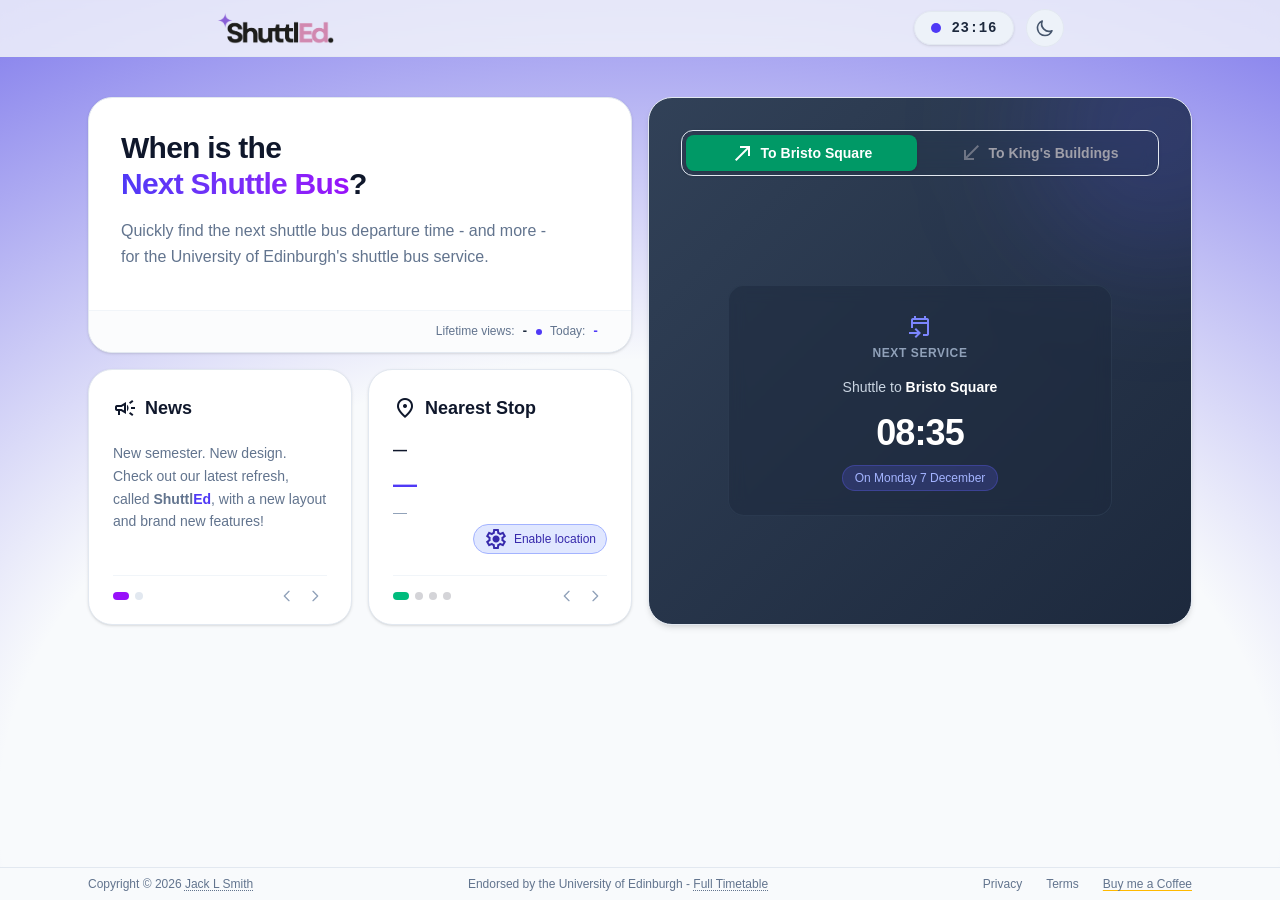
==== commit 09dbb00a: "ShuttlEd Refresh Clean-up" ====
--- a/index.html
+++ b/index.html
@@ -14,12 +14,12 @@
     <link rel="canonical" href="https://jack6228.github.io/Next-Shuttle-Bus/">
 
     <!-- Favicons (include at least one 48px-multiple PNG for Google) -->
-    <link rel="icon" type="image/png" href="favicon/favicon-96x96.png"sizes="96x96" />
-    <link rel="icon" type="image/svg+xml" href="/favicon/favicon.svg" />
-    <link rel="shortcut icon" href="/favicon/favicon.ico" />
-    <link rel="apple-touch-icon" sizes="180x180" href="/favicon/apple-touch-icon.png" />
+    <link rel="icon" type="image/png" href="./favicon/favicon-96x96.png"sizes="96x96" />
+    <link rel="icon" type="image/svg+xml" href="./favicon/favicon.svg" />
+    <link rel="shortcut icon" href="./favicon/favicon.ico" />
+    <link rel="apple-touch-icon" sizes="180x180" href="./favicon/apple-touch-icon.png" />
     <meta name="apple-mobile-web-app-title" content="ShuttlEd" />
-    <link rel="manifest" href="/favicon/site.webmanifest" />
+    <link rel="manifest" href="./favicon/site.webmanifest" />
 
     <!-- Open Graph metadata -->
     <meta property="og:type" content="website">
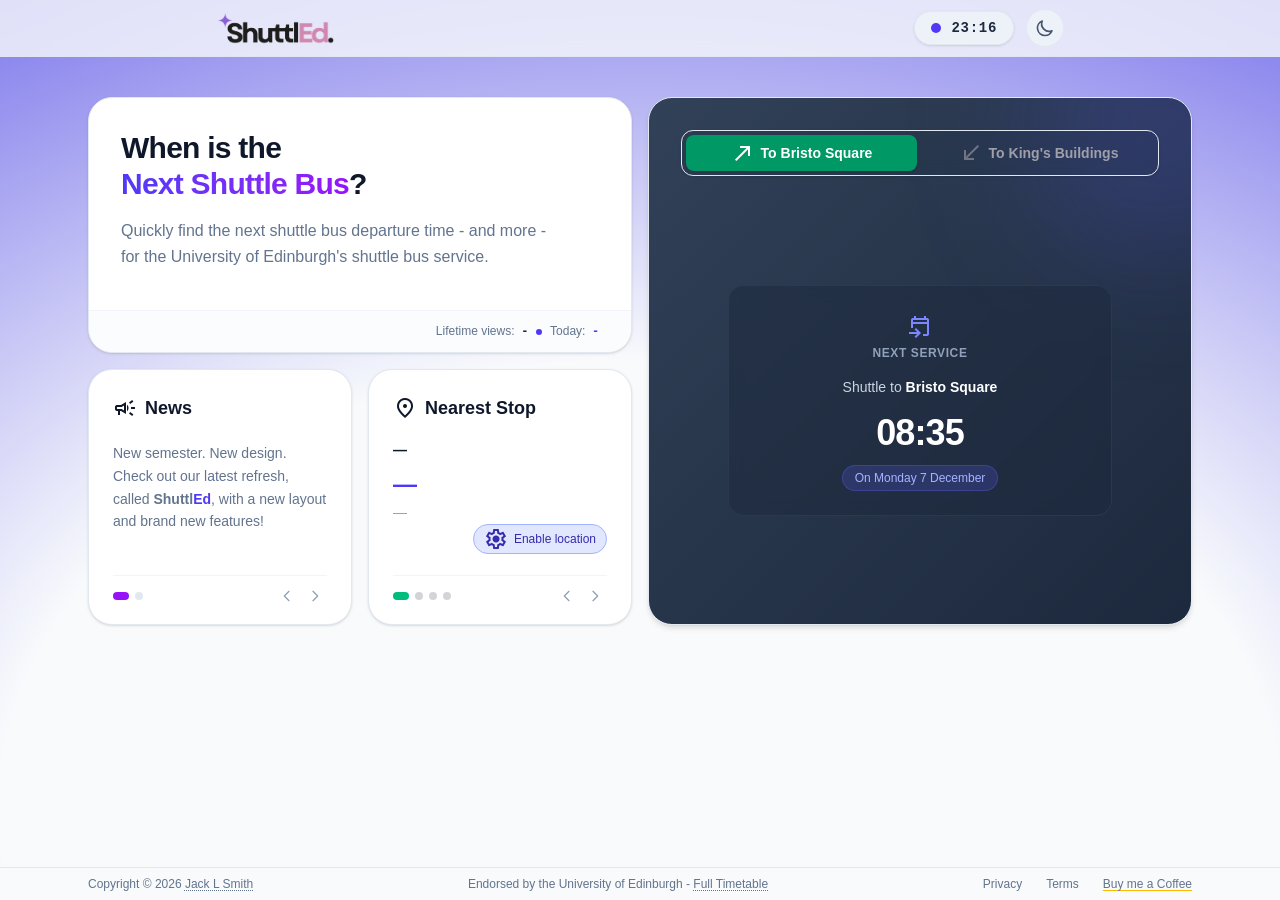
==== commit 959d19b1: "minor tweaks" ====
--- a/index.html
+++ b/index.html
@@ -435,7 +435,7 @@
                                 <!-- Link to full timetable -->
                                 <a href="timetable.html"
                                     class="inline-flex items-center gap-1.5 px-3 py-2 text-sm font-medium rounded-lg border border-indigo-600 dark:border-purple-500 bg-transparent text-indigo-600 dark:text-purple-400 hover:bg-indigo-50 dark:hover:bg-purple-500/10 transition-colors">
-                                    <span>View Full Timetable</span>
+                                    <span>View Live Timetable</span>
                                     <span class="material-symbols-outlined text-base">arrow_forward</span>
                                 </a>
                             </div>
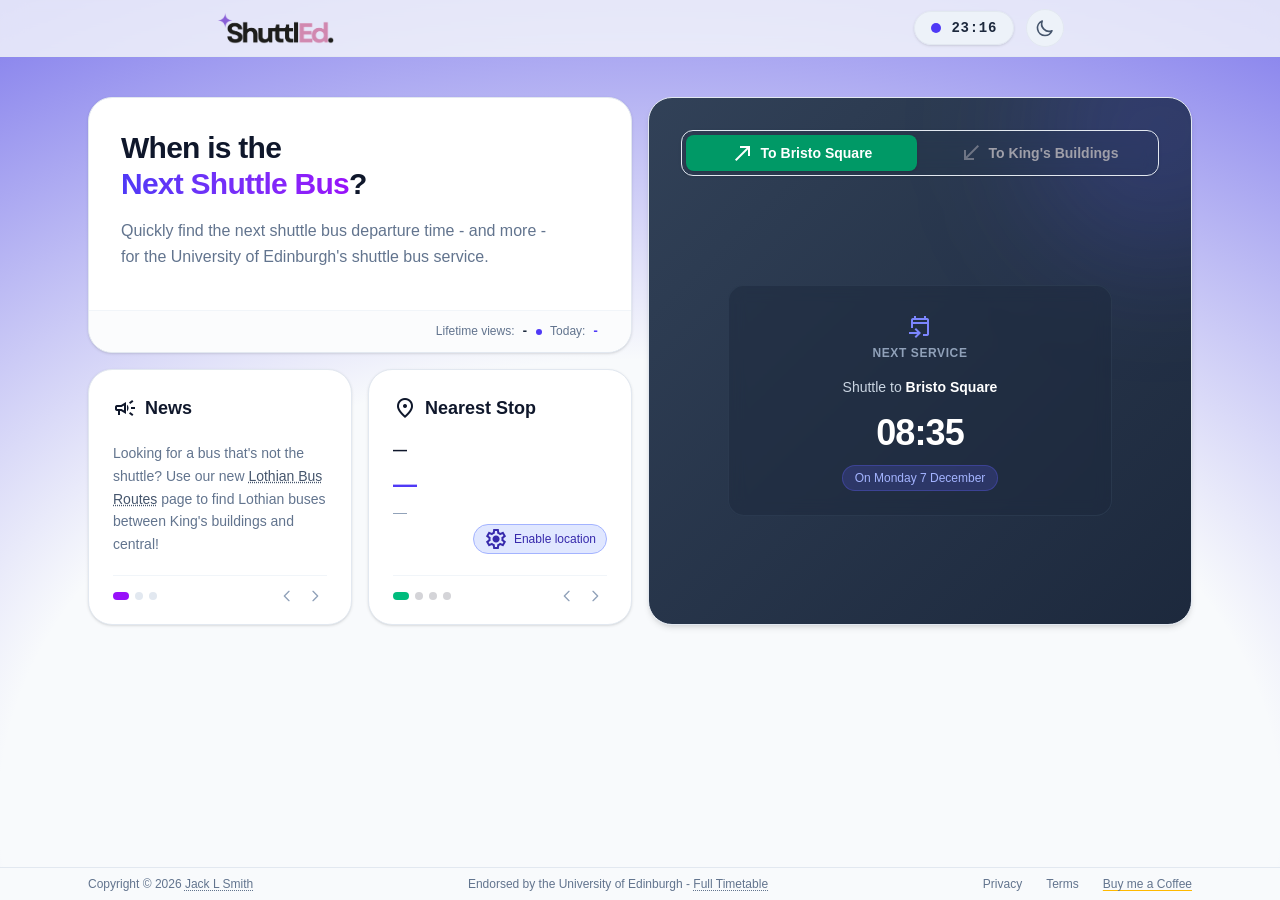
==== commit fb7e0463: "Lothian Buses integration & SEO" ====
--- a/index.html
+++ b/index.html
@@ -14,7 +14,7 @@
     <link rel="canonical" href="https://jack6228.github.io/Next-Shuttle-Bus/">
 
     <!-- Favicons (include at least one 48px-multiple PNG for Google) -->
-    <link rel="icon" type="image/png" href="./favicon/favicon-96x96.png"sizes="96x96" />
+    <link rel="icon" type="image/png" href="./favicon/favicon-96x96.png" sizes="96x96" />
     <link rel="icon" type="image/svg+xml" href="./favicon/favicon.svg" />
     <link rel="shortcut icon" href="./favicon/favicon.ico" />
     <link rel="apple-touch-icon" sizes="180x180" href="./favicon/apple-touch-icon.png" />
@@ -54,6 +54,8 @@
     <!-- Material Symbols -->
     <link rel="stylesheet" href="https://fonts.googleapis.com/css2?family=Material+Symbols+Outlined:opsz,wght,FILL,GRAD@24,400,0,0" />
 
+    <!-- Google Site Verification -->
+    <meta name="google-site-verification" content="4o7tYkwMpDXRf1oA-fG8WzihH23llmTK_73tNOCM35s" />
 
     <!-- Apply saved theme before first paint -->
     <script>
@@ -297,6 +299,20 @@
                 <!-- Slides -->
                 <div class="relative flex-1 overflow-hidden min-h-[11rem] md:min-h-0">
 
+                    <!-- Slide 3 (disabled) -->
+                    <div
+                        class="carousel-slide transition-all duration-500 ease-in-out transform translate-x-full opacity-0 absolute inset-0 flex flex-col justify-between pointer-events-none">
+                        <div class="flex flex-col h-full min-h-[160px]">
+                    
+                            <p class="text-sm text-slate-500 dark:text-slate-400 leading-relaxed mt-4">
+                                Looking for a bus that's not the shuttle? Use our new <a
+                                    class="font-normal text-slate-600 underline decoration-dotted decoration-slate-600 hover:text-purple-600 hover:decoration-solid hover:decoration-purple-600 transition-all"
+                                    href="./buses.html">Lothian Bus Routes</a> page to find Lothian buses between King's buildings and
+                                central!
+                            </p>
+                        </div>
+                    </div>
+
                     <!-- Slide 1 -->
                     <div
                         class="carousel-slide transition-all duration-500 ease-in-out transform translate-x-0 opacity-100 absolute inset-0 flex flex-col justify-start gap-4">
@@ -317,19 +333,7 @@
                             </p>
                         </div>
                     </div>
-            
-                    <!-- Slide 3 (disabled) -->
-                    <!-- <div
-                        class="carousel-slide transition-all duration-500 ease-in-out transform translate-x-full opacity-0 absolute inset-0 flex flex-col justify-between pointer-events-none">
-                        <div class="flex flex-col h-full min-h-[160px]">
-                            
-                            <p class="text-sm text-slate-500 dark:text-slate-400 leading-relaxed mt-4">
-                                New semester. New design. Check out our latest refresh, called <b>Shuttl<span
-                                        class="text-indigo-600 dark:text-purple-400">Ed</span></b>, with a new layout and brand
-                                new features!
-                            </p>
-                        </div>
-                    </div> -->
+
                 </div>
             
                 <!-- Navigation controls -->
@@ -339,8 +343,8 @@
                             data-slide-to="0"></button>
                         <button class="carousel-dot w-2 h-2 rounded-full bg-zinc-300 dark:bg-zinc-700 transition-all"
                             data-slide-to="1"></button>
-                        <!-- <button class="carousel-dot w-2 h-2 rounded-full bg-zinc-300 dark:bg-zinc-700 transition-all"
-                            data-slide-to="2"></button> -->
+                        <button class="carousel-dot w-2 h-2 rounded-full bg-zinc-300 dark:bg-zinc-700 transition-all"
+                            data-slide-to="2"></button>
                     </div>
                     <div class="flex items-center gap-1">
                         <button
@@ -456,7 +460,7 @@
                             <div class="flex-1 flex flex-col items-center justify-center text-center">
                                 <div class="flex items-baseline gap-1.5">
                                     <span id="avgJourneyTimeValue"
-                                        class="text-5xl font-black tracking-tight text-indigo-600 dark:text-purple-400 leading-none">13</span>
+                                        class="text-5xl font-black tracking-tight text-indigo-600 dark:text-purple-400 leading-none">15</span>
                                     <span
                                         class="text-xl font-bold text-indigo-600 dark:text-purple-400 leading-none">mins</span>
                                 </div>
